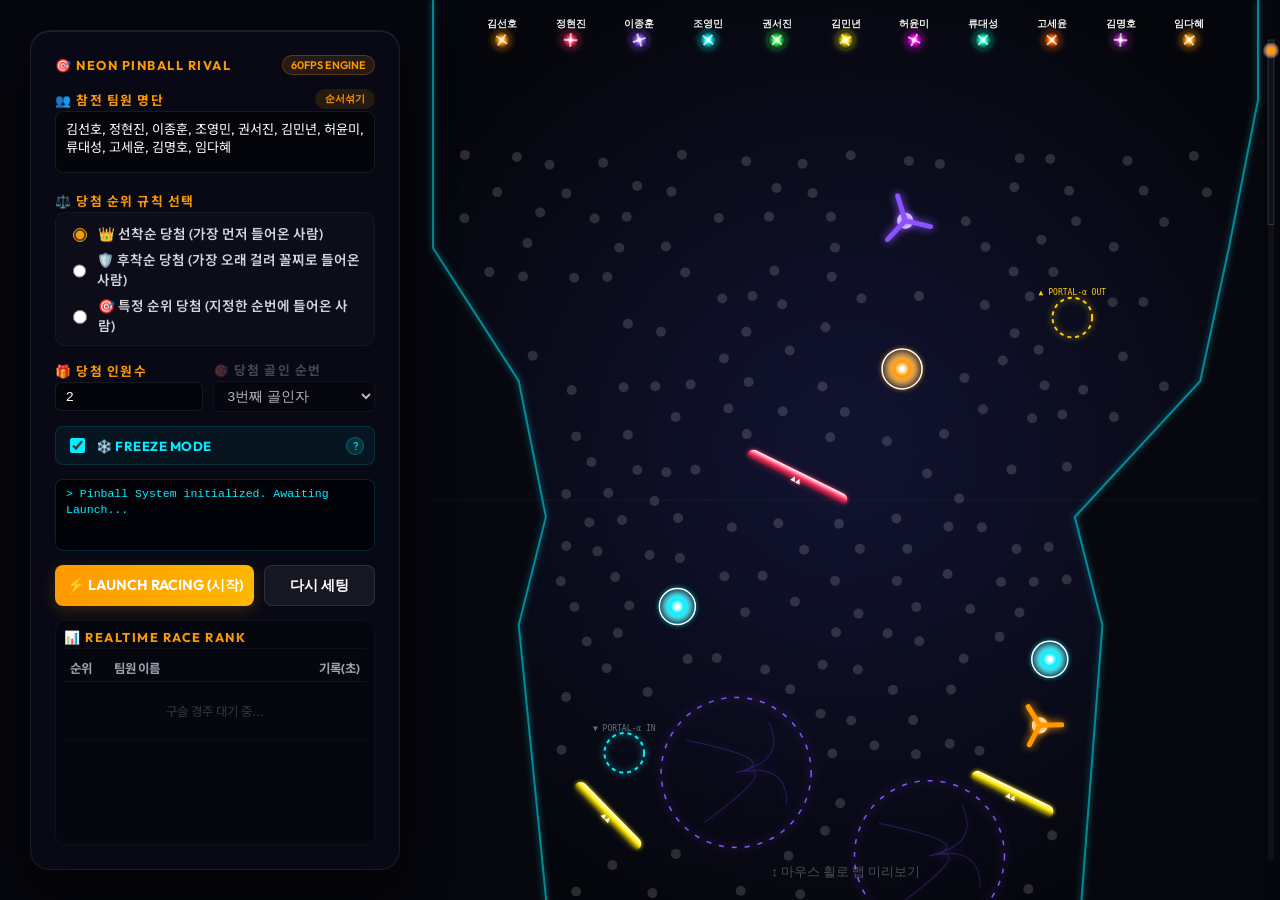
==== pinball_game.html @ 9e4d6b6b "feat: init chaos pinball game engine" ====
<!DOCTYPE html>
<html lang="ko">
<head>
  <meta charset="UTF-8">
  <meta name="viewport" content="width=device-width, initial-scale=1.0">
  <title>네온 핀볼 구슬 경주 (Neon Pinball Ball Race)</title>
  
  <!-- Google Fonts (Outfit & Noto Sans KR) -->
  <link rel="preconnect" href="https://fonts.googleapis.com">
  <link rel="preconnect" href="https://fonts.gstatic.com" crossorigin>
  <link href="https://fonts.googleapis.com/css2?family=Outfit:wght@300;400;600;800&family=Noto+Sans+KR:wght@300;400;700;900&family=Inter:wght@300;400;600;700&display=swap" rel="stylesheet">

  <style>
    :root {
      --bg-dark: #06070d;
      --bg-card: rgba(10, 12, 26, 0.72);
      --border-card: rgba(255, 255, 255, 0.08);
      --aws-orange: #ff9900;
      --neon-violet: #8c52ff;
      --neon-blue: #00f0ff;
      --text-main: #f3f4f6;
      --text-muted: #9ca3af;
    }

    body {
      font-family: 'Outfit', 'Noto Sans KR', 'Inter', sans-serif !important;
      background-color: var(--bg-dark) !important;
      color: var(--text-main) !important;
      margin: 0;
      padding: 0;
      overflow: hidden;
      width: 100vw;
      height: 100vh;
    }

    /* 핀볼 실시간 렌더링 캔버스 (전체 배경화) */
    #pinball-canvas {
      position: absolute;
      top: 0;
      left: 0;
      width: 100%;
      height: 100%;
      z-index: 1;
      background: radial-gradient(circle at 50% 30%, #0d0f22 0%, #05060b 80%);
    }

    /* 홀로그램 플로팅 유리 제어판 (좌측 정렬) */
    .pinball-control-panel {
      position: absolute;
      top: 30px;
      left: 30px;
      width: 370px;
      height: calc(100vh - 60px);
      z-index: 2;
      background: var(--bg-card);
      backdrop-filter: blur(16px);
      -webkit-backdrop-filter: blur(16px);
      border: 1px solid var(--border-card);
      border-radius: 20px;
      padding: 24px;
      box-sizing: border-box;
      box-shadow: 0 20px 50px rgba(0, 0, 0, 0.6),
                  inset 0 1px 1px rgba(255, 255, 255, 0.1);
      display: flex;
      flex-direction: column;
      gap: 14px;
      pointer-events: auto;
    }

    /* 설정 타이틀 */
    .panel-section-title {
      font-size: 0.8rem;
      font-weight: 700;
      color: var(--aws-orange);
      letter-spacing: 1.5px;
      text-transform: uppercase;
      margin-bottom: 2px;
    }

    /* 다크 입력 폼 */
    .panel-textarea {
      width: 100%;
      height: 62px;
      background: rgba(0, 0, 0, 0.45);
      border: 1px solid rgba(255, 255, 255, 0.08);
      border-radius: 8px;
      color: #fff;
      padding: 8px 10px;
      font-family: inherit;
      font-size: 0.82rem;
      resize: none;
      outline: none;
      box-sizing: border-box;
      line-height: 1.4;
    }

    .panel-textarea:focus {
      border-color: var(--aws-orange);
    }

    /* 라디오 그룹 포맷 */
    .rule-radio-group {
      display: flex;
      flex-direction: column;
      gap: 6px;
      background: rgba(255, 255, 255, 0.02);
      border: 1px solid rgba(255, 255, 255, 0.04);
      padding: 10px 12px;
      border-radius: 10px;
    }

    .rule-radio-item {
      display: flex;
      align-items: center;
      gap: 8px;
      cursor: pointer;
      font-size: 0.85rem;
      color: #d1d5db;
      font-weight: 600;
    }

    .rule-radio-item input[type="radio"] {
      accent-color: var(--aws-orange);
      cursor: pointer;
      width: 14px;
      height: 14px;
    }

    /* 가상 코드가 흐르는 터미널 로그 */
    #pinball-terminal {
      width: 100%;
      height: 72px;
      background: rgba(0, 0, 0, 0.6);
      border: 1px solid rgba(0, 240, 255, 0.15);
      border-radius: 8px;
      font-family: 'Courier New', monospace;
      font-size: 0.72rem;
      color: #00f0ff;
      padding: 6px 10px;
      box-sizing: border-box;
      overflow-y: auto;
      line-height: 1.35;
    }

    /* 버튼 스타일 */
    .panel-btn {
      padding: 10px;
      border: none;
      border-radius: 8px;
      color: #fff;
      font-family: 'Outfit', sans-serif;
      font-size: 0.9rem;
      font-weight: 700;
      cursor: pointer;
      transition: all 0.25s ease;
    }

    .btn-orange {
      background: linear-gradient(90deg, var(--aws-orange), #ffb700);
      box-shadow: 0 4px 15px rgba(255, 153, 0, 0.2);
    }
    .btn-orange:hover:not(:disabled) {
      transform: translateY(-1px);
      box-shadow: 0 6px 20px rgba(255, 153, 0, 0.35);
    }

    .btn-reset {
      background: rgba(255, 255, 255, 0.06);
      border: 1px solid rgba(255, 255, 255, 0.1);
    }
    .btn-reset:hover {
      background: rgba(255, 255, 255, 0.12);
    }

    .badge {
      display: inline-block;
      padding: 3px 10px;
      border-radius: 99px;
      font-size: 0.75rem;
      font-weight: 600;
      background: rgba(255, 255, 255, 0.08);
      border: 1px solid rgba(255, 255, 255, 0.08);
      color: #fff;
    }

    .badge.orange {
      background: rgba(255, 153, 0, 0.12);
      border-color: rgba(255, 153, 0, 0.25);
      color: var(--aws-orange);
    }

    /* 실시간 리더보드 테이블 */
    .leaderboard-container {
      flex: 1;
      background: rgba(0,0,0,0.3);
      border: 1px solid rgba(255,255,255,0.04);
      border-radius: 10px;
      padding: 8px;
      overflow-y: auto;
      box-sizing: border-box;
    }

    .leaderboard-table {
      width: 100%;
      border-collapse: collapse;
      font-size: 0.78rem;
    }

    .leaderboard-table th {
      color: var(--text-muted);
      font-weight: 700;
      text-align: left;
      padding: 4px 6px;
      border-bottom: 1px solid rgba(255,255,255,0.06);
    }

    .leaderboard-table td {
      padding: 5px 6px;
      color: #e5e7eb;
      border-bottom: 1px solid rgba(255,255,255,0.03);
    }

    .leaderboard-rank {
      font-weight: 800;
      width: 32px;
    }
    .leaderboard-rank.top-rank {
      color: var(--aws-orange);
    }

    /* 당첨 오버레이 팝업 카드 (중앙 플로팅 연출) */
    .pinball-modal {
      position: absolute;
      top: 50%;
      left: 58%;
      transform: translate(-50%, -50%);
      width: 450px;
      background: rgba(18, 20, 38, 0.95);
      border: 2px solid var(--aws-orange);
      border-radius: 24px;
      padding: 36px;
      text-align: center;
      z-index: 10;
      box-shadow: 0 25px 60px rgba(255, 153, 0, 0.3),
                  inset 0 1px 1px rgba(255, 255, 255, 0.15);
      display: none;
      animation: cardPop 0.4s cubic-bezier(0.175, 0.885, 0.32, 1.275);
      pointer-events: auto;
    }

    @keyframes cardPop {
      0% { transform: translate(-50%, -50%) scale(0.7) translateY(30px); opacity: 0; }
      100% { transform: translate(-50%, -50%) scale(1) translateY(0); opacity: 1; }
    }
    
    .modal-winner-badge {
      font-size: 0.82rem;
      color: var(--aws-orange);
      font-weight: 700;
      letter-spacing: 2px;
      text-transform: uppercase;
      margin-top: 6px;
    }
    
    .modal-winner-names {
      font-size: 2.2rem;
      font-weight: 800;
      color: #fff;
      margin: 12px 0 18px 0;
      line-height: 1.3;
    }

    /* ❄️ Freeze Mode 호버 토스트 */
    .freeze-hint {
      position: relative;
      display: inline-flex;
      align-items: center;
      justify-content: center;
      width: 16px; height: 16px;
      background: rgba(0,240,255,0.12);
      border: 1px solid rgba(0,240,255,0.28);
      border-radius: 50%;
      font-size: 0.68rem;
      color: #00f0ff;
      cursor: default;
      flex-shrink: 0;
    }
    .freeze-hint .freeze-toast {
      position: absolute;
      left: 22px; top: 50%;
      transform: translateY(-50%) translateX(4px);
      width: 210px;
      background: rgba(4, 10, 24, 0.97);
      border: 1px solid rgba(0,240,255,0.25);
      border-radius: 8px;
      padding: 9px 12px;
      font-size: 0.72rem;
      color: #9de8f8;
      line-height: 1.5;
      opacity: 0;
      pointer-events: none;
      transition: opacity 0.18s ease, transform 0.18s ease;
      z-index: 30;
      white-space: normal;
      box-shadow: 0 4px 20px rgba(0,240,255,0.12);
    }
    .freeze-hint:hover .freeze-toast {
      opacity: 1;
      transform: translateY(-50%) translateX(0);
    }
  </style>
</head>
<body>

  <!-- 핀볼 구슬 레이싱 렌더링 캔버스 -->
  <canvas id="pinball-canvas" width="1280" height="720"></canvas>

  <!-- 홀로그램 제어 패널 카드 (UI) -->
  <div class="pinball-control-panel">
    <div style="display:flex; justify-content:space-between; align-items:center;">
      <div class="panel-section-title" style="margin:0;">🎯 NEON PINBALL RIVAL</div>
      <span class="badge orange" style="font-size:0.68rem; padding: 2px 8px;">60FPS ENGINE</span>
    </div>

    <!-- 팀원 명단 입력 -->
    <div>
      <div style="display:flex; justify-content:space-between; align-items:center; margin-bottom:2px;">
        <div class="panel-section-title" style="margin:0;">👥 참전 팀원 명단</div>
        <button id="btn-shuffle-members" class="badge orange" style="font-size:0.65rem; border:none; cursor:pointer;">순서섞기</button>
      </div>
      <textarea id="pinball-members" class="panel-textarea" placeholder="쉼표로 구분하여 입력">김선호, 정현진, 이종훈, 조영민, 권서진, 김민년, 허윤미, 류대성, 고세윤, 김명호, 임다혜</textarea>
    </div>

    <!-- 당첨 룰 설정 라디오 버튼 -->
    <div>
      <div class="panel-section-title">⚖️ 당첨 순위 규칙 선택</div>
      <div class="rule-radio-group">
        <label class="rule-radio-item">
          <input type="radio" name="pinball-rule" value="first" checked>
          👑 선착순 당첨 (가장 먼저 들어온 사람)
        </label>
        <label class="rule-radio-item">
          <input type="radio" name="pinball-rule" value="last">
          🛡️ 후착순 당첨 (가장 오래 걸려 꼴찌로 들어온 사람)
        </label>
        <label class="rule-radio-item">
          <input type="radio" name="pinball-rule" value="specific">
          🎯 특정 순위 당첨 (지정한 순번에 들어온 사람)
        </label>
      </div>
    </div>

    <!-- 가변 인풋 셋 (당첨 인원 / 특정 순번) -->
    <div style="display: grid; grid-template-columns: 1fr 1.1fr; gap: 10px; align-items: center;">
      <div>
        <div class="panel-section-title" id="lbl-win-count">🎁 당첨 인원수</div>
        <input type="number" id="pinball-win-count" min="1" max="11" value="2" style="width:100%; padding:6px 10px; background:rgba(0,0,0,0.45); border:1px solid rgba(255,255,255,0.08); border-radius:6px; color:#fff; font-size:0.85rem; box-sizing:border-box; outline:none;">
      </div>
      <div>
        <div class="panel-section-title" id="lbl-specific-rank" style="color: rgba(255,255,255,0.25);">🎯 당첨 골인 순번</div>
        <select id="pinball-specific-rank" disabled style="width:100%; padding:6px 10px; background:rgba(0,0,0,0.45); border:1px solid rgba(255,255,255,0.08); border-radius:6px; color:#fff; font-size:0.85rem; box-sizing:border-box; outline:none; cursor:not-allowed;">
          <option value="1">1번째 골인자</option>
          <option value="2">2번째 골인자</option>
          <option value="3" selected>3번째 골인자</option>
          <option value="4">4번째 골인자</option>
          <option value="5">5번째 골인자</option>
        </select>
      </div>
    </div>

    <!-- ❄️ Freeze Mode 토글 -->
    <div style="display:flex; align-items:center; gap:8px; padding:8px 10px; background:rgba(0,240,255,0.05); border:1px solid rgba(0,240,255,0.12); border-radius:8px;">
      <input type="checkbox" id="freeze-mode-toggle" checked style="accent-color:#00f0ff; width:15px; height:15px; cursor:pointer; flex-shrink:0;">
      <label for="freeze-mode-toggle" style="font-size:0.82rem; font-weight:700; color:#00f0ff; cursor:pointer; letter-spacing:0.5px; flex:1;">❄️ FREEZE MODE</label>
      <span class="freeze-hint">?
        <div class="freeze-toast">하단 30% 구간에서 확률적으로 공이 정지됩니다.</div>
      </span>
    </div>

    <!-- 터미널 모니터 로그 -->
    <div id="pinball-terminal">> Pinball System initialized. Awaiting Launch...</div>

    <!-- 조작 버튼들 -->
    <div style="display: grid; grid-template-columns: 1.8fr 1fr; gap: 10px;">
      <button id="btn-pinball-launch" class="panel-btn btn-orange">⚡ LAUNCH RACING (시작)</button>
      <button id="btn-pinball-reset" class="panel-btn btn-reset">다시 세팅</button>
    </div>

    <!-- 실시간 리더보드 테이블 -->
    <div class="leaderboard-container">
      <div class="panel-section-title" style="margin-bottom:6px; border-bottom: 1px solid rgba(255,255,255,0.04); padding-bottom:3px;">📊 REALTIME RACE RANK</div>
      <table class="leaderboard-table">
        <thead>
          <tr>
            <th class="leaderboard-rank">순위</th>
            <th>팀원 이름</th>
            <th style="text-align:right;">기록(초)</th>
          </tr>
        </thead>
        <tbody id="leaderboard-body">
          <tr>
            <td colspan="3" style="text-align:center; color:rgba(255,255,255,0.2); padding: 20px 0;">구슬 경주 대기 중...</td>
          </tr>
        </tbody>
      </table>
    </div>
  </div>

  <!-- 공중 플로팅 당첨 팝업 모달 -->
  <div id="pinball-result-modal" class="pinball-modal">
    <div style="font-size: 2.5rem; margin-bottom: 6px;">🏆☕🎉</div>
    <div class="modal-winner-badge" id="modal-rule-title">Synapse Attention Winner</div>
    <h2 class="modal-winner-names" id="pinball-winner-text">홍길동, 김철수</h2>
    <p style="font-size: 0.95rem; color: #cbd5e1; margin-bottom: 24px; line-height: 1.45;">축하합니다!</p>
    <button id="btn-modal-close" class="panel-btn btn-reset" style="padding: 8px 30px; font-size: 0.85rem;">확인 및 닫기</button>
  </div>

  <!-- 핀볼 자바스크립트 엔진 (순수 격리 아케이드 가동) -->
  <script>
    // ==========================================
    // NEON PINBALL BALL RACE CONFIG & CONSTANTS
    // ==========================================
    const GAME_VWIDTH = 825;    // 가상 가로 너비 (구슬 경주가 이뤄지는 공간)
    const GAME_VHEIGHT = 3200;  // 가상 가로 높이 (3200px 대규모 맵)
    let GAME_X_OFFSET = 415;  // 캔버스 가로 내 핀볼 영역 오프셋 (창 크기에 따라 동적 재계산)

    const FUNNEL_TOP_Y = 2960;  // 지그재그 벽 종료 및 깔때기 수축 시작 Y축
    const GOAL_Y = 3120;        // 최종 센서 골인선 Y축

    let cameraY = 0;            // 뷰포트 종스크롤 카메라 Y좌표

    let pinballCanvas, pinballCtx;
    let pinballAnimId = null;
    let pinballBalls = [];
    let pinballPegs = [];
    let pinballSpinners = [];
    let pinballBumpers = [];
    let pinballPortals = [];
    let pinballVortexes = [];
    let pinballLaunchPads = [];
    let pinballFinishedBalls = [];
    
    let pinballGameRunning = false;
    let pinballConfettiParticles = [];
    let pinballNearMissSparks = [];
    let varChecking = false;
    let varTimer = 0;
    let varTriggered = false; // VAR Photo Finish가 이번 레이스에서 실행되었는지 플래그
    let currentRule = 'first';
    let winCount = 2;
    let specificRank = 3;
    let wallProfile = [];
    let funnelLeftX = 0;
    let funnelRightX = GAME_VWIDTH;
    let raceStartTime = 0;
    let hasAnnouncedWinners = false;
    let camDramaTimer = 0;      // 드라마 컷 잔여 프레임
    let camDramaTarget = null;  // 드라마 컷 포커스 구슬
    let decisiveMomentActive = false; // 결승 순간 진입 여부 (첫 프레임 스냅용)
    let freezeModeEnabled = true; // ❄️ Freeze Mode 활성화 여부
    let prevRankOrder = [];     // 역전 감지용 이전 프레임 순위 배열
    let overtakeParticles = []; // 역전! 텍스트 파티클
    let currentLeaderId = -1;  // 현재 선두 구슬 ID
    let crownFlashTimer = 0;   // 왕관 교체 플래시 타이머


    // ── 클래스 정의 ──────────────────────────────

    // 포탈 정의 클래스 (단방향: 아래 입구 -> 위 출구)
    class TeleportPortal {
      constructor(x1, y1, x2, y2, color, name) {
        this.x1 = x1;
        this.y1 = y1;
        this.x2 = x2;
        this.y2 = y2;
        this.r = 18;
        this.color = color;
        this.name = name;
        this.pulse = 0;
      }
      draw(ctx) {
        this.pulse += 0.05;
        const glow = this.r + Math.sin(this.pulse) * 3;
        
        // 입구 (x1, y1) - 아래쪽 입구
        ctx.save();
        ctx.strokeStyle = this.color;
        ctx.lineWidth = 2;
        ctx.shadowBlur = 6;
        ctx.shadowColor = this.color;
        ctx.setLineDash([4, 4]);
        ctx.beginPath();
        ctx.arc(this.x1, this.y1, glow, 0, Math.PI*2);
        ctx.stroke();
        ctx.restore();

        // 입구 이름 태그 표시 (P-4: ctx 상태 오염 방지)
        ctx.save();
        ctx.fillStyle = 'rgba(255,255,255,0.4)';
        ctx.font = '8px monospace';
        ctx.textAlign = 'center';
        ctx.fillText(`▼ ${this.name} IN`, this.x1, this.y1 - this.r - 4);
        ctx.restore();

        // 출구 (x2, y2) - 위쪽 출구 (금색 테두리)
        ctx.save();
        ctx.strokeStyle = '#ffcc00';
        ctx.lineWidth = 2;
        ctx.shadowBlur = 6;
        ctx.shadowColor = '#ffcc00';
        ctx.setLineDash([4, 4]);
        ctx.beginPath();
        ctx.arc(this.x2, this.y2, glow, 0, Math.PI*2);
        ctx.stroke();
        ctx.restore();

        ctx.save();
        ctx.fillStyle = '#ffcc00';
        ctx.font = '8px monospace';
        ctx.textAlign = 'center';
        ctx.fillText(`▲ ${this.name} OUT`, this.x2, this.y2 - this.r - 4);
        ctx.restore();
      }
    }

    // 회전 스피너 클래스
    class Spinner {
      constructor(x, y, r, color) {
        this.x = x;
        this.y = y;
        this.r = r;
        this.angle = Math.random() * Math.PI;
        this.angularVelocity = 0.02;
        this.color = color;
        this.bladeCount = 3;
      }
      update() {
        this.angle += this.angularVelocity;
        this.angularVelocity *= 0.985;
        if (Math.abs(this.angularVelocity) < 0.002) this.angularVelocity = 0.002;
      }
      draw(ctx) {
        ctx.save();
        ctx.translate(this.x, this.y);
        ctx.rotate(this.angle);
        
        ctx.beginPath();
        ctx.arc(0, 0, 8, 0, Math.PI*2);
        ctx.fillStyle = '#fff';
        ctx.shadowBlur = 6;
        ctx.shadowColor = this.color;
        ctx.fill();

        ctx.shadowBlur = 8;
        for (let i = 0; i < this.bladeCount; i++) {
          const theta = (i * 2 * Math.PI) / this.bladeCount;
          ctx.beginPath();
          ctx.moveTo(0, 0);
          ctx.lineTo(Math.cos(theta) * this.r, Math.sin(theta) * this.r);
          ctx.strokeStyle = this.color;
          ctx.lineWidth = 5;
          ctx.lineCap = 'round';
          ctx.stroke();
        }
        ctx.restore();
        ctx.shadowBlur = 0;
      }
    }

    // 네온 탄성 범퍼 클래스
    class SuperBumper {
      constructor(x, y, r, color) {
        this.x = x;
        this.y = y;
        this.r = r;
        this.color = color;
        this.pulse = 0;
      }
      trigger() {
        this.pulse = 1.0;
      }
      update() {
        this.pulse *= 0.9;
      }
      draw(ctx) {
        const radius = this.r + this.pulse * 5;
        let grad = ctx.createRadialGradient(this.x, this.y, 2, this.x, this.y, radius);
        grad.addColorStop(0, '#fff');
        grad.addColorStop(0.3, this.color);
        grad.addColorStop(1, 'rgba(255, 255, 255, 0.0)');
        
        ctx.save();
        ctx.shadowBlur = this.pulse > 0.05 ? 8 + this.pulse * 10 : 4;
        ctx.shadowColor = this.color;
        ctx.fillStyle = grad;
        ctx.beginPath();
        ctx.arc(this.x, this.y, radius, 0, Math.PI*2);
        ctx.fill();
        
        ctx.strokeStyle = '#fff';
        ctx.lineWidth = 1.5 + this.pulse * 2;
        ctx.beginPath();
        ctx.arc(this.x, this.y, this.r, 0, Math.PI*2);
        ctx.stroke();
        ctx.restore();
      }
    }

    // 중력 지연 와류 영역
    class SlowVortex {
      constructor(x, y, r, color) {
        this.x = x;
        this.y = y;
        this.r = r;
        this.color = color;
        this.pulse = 0;
      }
      draw(ctx) {
        this.pulse += 0.02;
        ctx.save();
        ctx.strokeStyle = this.color;
        ctx.lineWidth = 1.5;
        ctx.setLineDash([5, 8]);
        ctx.shadowBlur = 10;
        ctx.shadowColor = this.color;
        
        ctx.beginPath();
        ctx.arc(this.x, this.y, this.r, 0, Math.PI*2);
        ctx.stroke();
        
        ctx.translate(this.x, this.y);
        ctx.rotate(-this.pulse);
        ctx.strokeStyle = 'rgba(140, 82, 255, 0.25)';
        ctx.setLineDash([]);
        ctx.lineWidth = 1;
        ctx.beginPath();
        for(let i = 0; i < 4; i++) {
          ctx.moveTo(0,0);
          ctx.quadraticCurveTo(this.r/2, this.r/2, Math.cos(i * Math.PI/2)*this.r*0.8, Math.sin(i * Math.PI/2)*this.r*0.8);
        }
        ctx.stroke();
        ctx.restore();
      }
    }

    // 상향 발사대 클래스
    class LaunchPad {
      constructor(x, y, w, color, angle = 0, slideSpeed = 0.55, slideRange = 52) {
        this.x = x;
        this.y = y;
        this.baseX = x;   // 초록판 좌우 이동 기준점
        this.w = w;
        this.h = 12;
        this.color = color;
        this.pulse = 0;
        this.angle = angle;
        this.slideDir = 1;
        this.slideSpeed = slideSpeed;
        this.slideRange = slideRange;
      }
      trigger() { this.pulse = 1.0; }
      update() {
        this.pulse *= 0.88;
        // 노란판: 천천히 360° 회전
        if (this.color === '#ffea00') this.angle += 0.006;
        // 초록판: 좌우 왕복 이동
        if (this.color === '#33ff57') {
          this.x += this.slideDir * this.slideSpeed;
          if (Math.abs(this.x - this.baseX) >= this.slideRange) this.slideDir *= -1;
        }
      }
      draw(ctx) {
        ctx.save();
        ctx.translate(this.x, this.y);
        ctx.rotate(this.angle);
        
        ctx.shadowBlur = this.pulse > 0.05 ? 6 + this.pulse * 12 : 4;
        ctx.shadowColor = this.color;
        
        const grad = ctx.createLinearGradient(0, 0, 0, this.h);
        grad.addColorStop(0, '#fff');
        grad.addColorStop(0.4, this.color);
        grad.addColorStop(1, 'rgba(0,0,0,0.2)');
        ctx.fillStyle = grad;
        
        ctx.beginPath();
        ctx.roundRect(-this.w/2, 0, this.w, this.h + this.pulse * 5, 6);
        ctx.fill();
        
        ctx.fillStyle = 'rgba(255,255,255,0.9)';
        ctx.font = 'bold 9px monospace';
        ctx.textAlign = 'center';
        ctx.fillText('▲▲', 0, this.h - 1);
        ctx.restore();
      }
    }

    // 핀(장애물) 클래스
    class Peg {
      constructor(x, y, r) {
        this.x = x;
        this.y = y;
        this.r = r;
        this.pulse = 0;
      }
      trigger() {
        this.pulse = 1.0;
      }
      update() {
        this.pulse *= 0.88;
      }
      draw(ctx) {
        ctx.beginPath();
        ctx.arc(this.x, this.y, this.r, 0, Math.PI*2);
        if (this.pulse > 0.05) {
          ctx.fillStyle = `rgba(255, 255, 255, ${0.4 + this.pulse * 0.6})`;
          ctx.shadowBlur = this.pulse * 12;
          ctx.shadowColor = '#00f0ff';
        } else {
          ctx.fillStyle = 'rgba(255, 255, 255, 0.15)';
          ctx.shadowBlur = 0;
        }
        ctx.fill();
      }
    }

    // 레이싱 구슬 클래스
    class RacingBall {
      constructor(id, name, x, y, color) {
        this.id = id;
        this.name = name;
        this.x = x;
        this.y = y;
        this.vx = 0;
        this.vy = 0;
        this.r = 9;
        this.color = color;
        this.gravity = 0.13;
        // 1. 저항 랜덤 계수: 0.991 ~ 0.996
        this.friction = 0.991 + Math.random() * 0.005;
        this.restitution = 0.58; // 탄성 반사 상향 보강
        this.isFinished = false;
        this.finishTime = 0;
        this.portalCooldown = 0;

        // Near Miss 및 카오스 전용 개별 속성
        this.nearMissTimer = 0;
        this.nearMissCooldown = 0;
        this.superChargeTimer = 0; // 충돌 폭주 연출용 프레임 타이머
        this.angle = Math.random() * Math.PI * 2;
        this.angularVelocity = 0;
        this.overtakeCooldown = 0;  // 역전 이펙트 재발동 방지
      }
      update() {
        if (!pinballGameRunning) return;

        // 13. 골인 이후에도 바닥에서 끈적하게 미끄러지고 부딪치며 순서 섞이게 하기
        if (this.isFinished) {
          this.vy += this.gravity;
          this.vx *= 0.955; // 바닥 얼음 미끄러짐 (관성 슬라이딩)
          this.vy *= 0.955;

          this.x += this.vx;
          this.y += this.vy;

          const floorY = GOAL_Y + 38;
          if (this.y + this.r >= floorY) {
            this.y = floorY - this.r;
            this.vy = -Math.abs(this.vy) * 0.15; // 가볍게 튕김
            this.vx += (Math.random() - 0.5) * 0.12; // 미세 진동
          }

          if (this.x - this.r < 300) {
            this.x = 300 + this.r;
            this.vx = Math.abs(this.vx) * this.restitution + 0.1;
          } else if (this.x + this.r > GAME_VWIDTH - 300) {
            this.x = GAME_VWIDTH - 300 - this.r;
            this.vx = -Math.abs(this.vx) * this.restitution - 0.1;
          }
          return;
        }

        if (this.portalCooldown > 0) this.portalCooldown--;
        if (this.nearMissCooldown > 0) this.nearMissCooldown--;
        if (this.superChargeTimer > 0) this.superChargeTimer--;

        // Near Miss 무중력 호버링 / 좌우 부르르 물리 효과 주입
        if (this.nearMissTimer > 0) {
          this.nearMissTimer--;
          this.vy += this.gravity * 0.15; // 중력 15%로 격감 (무중력감)
          this.vy *= 0.85;                // 극단적 마찰 감속 (잠깐 정지 느낌)
          this.vx += Math.sin(this.nearMissTimer * 0.8) * 1.5; // 좌우 부르르 셰이킹

          if (this.nearMissTimer === 0) {
            this.vy = -4.5 - Math.random() * 2.5; // 위로 강하게 튕김
            this.vx = (Math.random() - 0.5) * 6.5;
            this.superChargeTimer = 65; // 폭주 상태 활성화
            spawnNearMissSparks(this.x, this.y, this.color);
            pinballLog(`${this.name} REBOUNDS! Escape Velocity Active.`);
          }
        } else {
          this.vy += this.gravity;
        }

        this.vx *= this.friction;
        this.vy *= this.friction;

        // 최저 속도 슬립 감속 (속도 극소화 시 더 끈적하게 덤핑)
        const speed = Math.hypot(this.vx, this.vy);
        if (speed < 0.25 && speed > 0) {
          this.vx *= 0.90;
          this.vy *= 0.90;
        }

        this.x += this.vx;
        this.y += this.vy;

        // 3. 최대 속도는 17까지 (폭주 시 최대 25로 해제)
        const curMaxSpeed = this.superChargeTimer > 0 ? 25 : 17;
        if (speed > curMaxSpeed) {
          this.vx = (this.vx / speed) * curMaxSpeed;
          this.vy = (this.vy / speed) * curMaxSpeed;
        }

        const _w = getWallAtY(this.y);
        if (this.x - this.r < _w.lx) {
          this.x = _w.lx + this.r;
          this.vx = Math.abs(this.vx) * this.restitution + 0.3;
        } else if (this.x + this.r > _w.rx) {
          this.x = _w.rx - this.r;
          this.vx = -Math.abs(this.vx) * this.restitution - 0.3;
        }

        if (this.y - this.r < 0) {
          this.y = this.r;
          this.vy = Math.abs(this.vy) * this.restitution;
        }

        if (this.y >= FUNNEL_TOP_Y && this.y <= GOAL_Y) {
          const t = (this.y - FUNNEL_TOP_Y) / (GOAL_Y - FUNNEL_TOP_Y);
          const lx = funnelLeftX + t * (300 - funnelLeftX);
          const rx = funnelRightX - t * (funnelRightX - (GAME_VWIDTH - 300));
          if (this.x - this.r < lx) {
            this.x = lx + this.r;
            this.vx = Math.abs(this.vx) * 1.1 + 1.5;
          }
          if (this.x + this.r > rx) {
            this.x = rx - this.r;
            this.vx = -Math.abs(this.vx) * 1.1 - 1.5;
          }
        }

        // ❄️ Freeze Zone: 하단 30% 전체, 극저속 or 극고속 공 랜덤 발동
        if (freezeModeEnabled && !this.isFinished && this.nearMissTimer === 0 && this.nearMissCooldown === 0) {
          if (this.y >= GAME_VHEIGHT * 0.70) {
            const _spd = Math.hypot(this.vx, this.vy);
            const _slow = _spd < 2.0;   // 거의 멈춘 공
            const _fast = _spd > 9.0;  // 폭주 중인 공
            const _chance = _slow ? 0.010 : _fast ? 0.020 : 0;
            if (_chance > 0 && Math.random() < _chance) {
              this.nearMissTimer = 45;
              this.nearMissCooldown = 240; // 4초 쿨다운
              camDramaTarget = this;
              camDramaTimer = 65;
              pinballLog(`${this.name} FREEZE! ${_slow ? 'Too slow...' : 'Too fast!'}`);
            }
          }
        }

        if (this.y + this.r >= GOAL_Y) {
          this.isFinished = true;
          this.finishTime = Date.now();
          registerFinishedBall(this);
        }
      }
      draw(ctx) {
        if (this.superChargeTimer > 0) {
          ctx.save();
          ctx.strokeStyle = this.color;
          ctx.lineWidth = this.r * 1.3;
          ctx.lineCap = 'round';
          ctx.shadowBlur = 8;
          ctx.shadowColor = this.color;
          ctx.globalAlpha = (this.superChargeTimer / 65) * 0.45;
          ctx.beginPath();
          ctx.moveTo(this.x, this.y);
          ctx.lineTo(this.x - this.vx * 1.8, this.y - this.vy * 1.8);
          ctx.stroke();
          ctx.restore();
        }

        if (this.nearMissTimer > 0) {
          const wavePhase = (45 - this.nearMissTimer) / 45;
          ctx.save();
          ctx.lineWidth = 2.5;
          ctx.globalAlpha = 1 - wavePhase;

          ctx.strokeStyle = '#ff9900';
          ctx.shadowBlur = 8;
          ctx.shadowColor = '#ff9900';
          ctx.beginPath();
          ctx.arc(this.x, this.y, this.r + wavePhase * 35, 0, Math.PI * 2);
          ctx.stroke();

          if (wavePhase > 0.3) {
            ctx.strokeStyle = '#8c52ff';
            ctx.shadowColor = '#8c52ff';
            ctx.beginPath();
            ctx.arc(this.x, this.y, this.r + (wavePhase - 0.3) * 35, 0, Math.PI * 2);
            ctx.stroke();
          }
          ctx.restore();
        }

        ctx.save();
        ctx.shadowBlur = this.nearMissTimer > 0 ? 12 : 6;
        ctx.shadowColor = this.color;

        let grad = ctx.createRadialGradient(this.x, this.y, 1, this.x, this.y, this.r);
        grad.addColorStop(0, '#fff');
        grad.addColorStop(0.3, this.color);
        grad.addColorStop(1, 'rgba(0,0,0,0.6)');

        ctx.fillStyle = grad;
        ctx.beginPath();
        ctx.arc(this.x, this.y, this.r, 0, Math.PI*2);
        ctx.fill();
        ctx.restore();

        // 십자형 네온 굴림 데칼 회전 시각화
        ctx.save();
        ctx.strokeStyle = 'rgba(255,255,255,0.7)';
        ctx.lineWidth = 1.8;
        ctx.beginPath();
        const cos = Math.cos(this.angle) * (this.r * 0.75);
        const sin = Math.sin(this.angle) * (this.r * 0.75);
        ctx.moveTo(this.x - cos, this.y - sin);
        ctx.lineTo(this.x + cos, this.y + sin);
        ctx.moveTo(this.x + sin, this.y - cos);
        ctx.lineTo(this.x - sin, this.y + cos);
        ctx.stroke();
        ctx.restore();

        ctx.save();
        ctx.shadowBlur = 2;
        ctx.shadowColor = 'rgba(0,0,0,0.9)';
        if (this.nearMissTimer > 0) {
          const blink = Math.floor(Date.now() / 90) % 2 === 0;
          ctx.fillStyle = blink ? '#00f0ff' : '#ffffff';
          ctx.shadowBlur = blink ? 8 : 4;
          ctx.shadowColor = '#00f0ff';
          ctx.font = 'bold 12px Outfit, sans-serif';
          ctx.textAlign = 'center';
          ctx.fillText('❄ Freeze!', this.x, this.y - this.r - 18);
          ctx.font = 'bold 13px Outfit, sans-serif';
        } else {
          ctx.fillStyle = 'rgba(255, 255, 255, 0.95)';
          ctx.font = 'bold 10px Outfit, sans-serif';
          ctx.textAlign = 'center';
        }
        ctx.fillText(this.name, this.x, this.y - this.r - 4);
        ctx.restore();

        // SLOW 표시: 와류 원 안 + 저속 + Freeze! 미노출 상태일 때만 공 안에 작게
        const _inVortex = pinballVortexes.some(v => Math.hypot(this.x - v.x, this.y - v.y) < v.r);
        if (this.nearMissTimer === 0 && !this.isFinished && _inVortex && Math.hypot(this.vx, this.vy) < 2.0) {
          ctx.save();
          ctx.textAlign = 'center';
          ctx.textBaseline = 'middle';
          ctx.font = 'bold 7px Outfit, sans-serif';
          ctx.fillStyle = 'rgba(255,255,255,0.72)';
          ctx.shadowBlur = 2;
          ctx.shadowColor = 'rgba(0,0,0,0.6)';
          ctx.fillText('SLOW', this.x, this.y + 2);
          ctx.restore();
        }

        // 데칼 회전각 업데이트
        this.angularVelocity = (this.vx * 0.05) + (this.nearMissTimer > 0 ? 0.65 : 0);
        this.angle += this.angularVelocity;
      }
    }

    // Near Miss 탈출 튕김 시 흩뿌릴 네온 불꽃 스파크 생성 함수
    function spawnNearMissSparks(x, y, color) {
      const sparkColors = [color, '#ffffff', '#ff9900', '#ff3366'];
      for (let i = 0; i < 18; i++) {
        pinballNearMissSparks.push({
          x: x,
          y: y,
          vx: (Math.random() - 0.5) * 6,
          vy: Math.random() * 4 + 2.5, // 아래로 분사되듯 흩뿌려짐
          r: Math.random() * 2.2 + 1.5,
          color: sparkColors[Math.floor(Math.random() * sparkColors.length)],
          gravity: 0.08,
          life: 40 + Math.floor(Math.random() * 15),
          maxLife: 55
        });
      }
    }

    // ── 맵 및 가변 벽 보간 함수들 ────────────────

    function generateWallProfile() {
      wallProfile = [];
      wallProfile.push({ y: 0,          lx: 0, rx: GAME_VWIDTH });
      wallProfile.push({ y: 100,        lx: 0, rx: GAME_VWIDTH });

      let y = 100;
      let lastLx = 0;
      let lastRx = GAME_VWIDTH;
      while (y < FUNNEL_TOP_Y - 150) {
        const segH = 100 + Math.floor(Math.random() * 200);
        y = Math.min(y + segH, FUNNEL_TOP_Y - 150);

        const lx = Math.random() < 0.70 ? 10 + Math.random() * 180 : 0;
        const rx = GAME_VWIDTH - (Math.random() < 0.70 ? 10 + Math.random() * 180 : 0);
        const safeRx = Math.max(rx, lx + 300);
        lastLx = lx;
        lastRx = Math.min(safeRx, GAME_VWIDTH);
        wallProfile.push({ y, lx: lastLx, rx: lastRx });
      }

      funnelLeftX = lastLx;
      funnelRightX = lastRx;
      wallProfile.push({ y: FUNNEL_TOP_Y, lx: funnelLeftX,  rx: funnelRightX });
      wallProfile.push({ y: GOAL_Y,       lx: 300,          rx: GAME_VWIDTH - 300 });
    }

    function getWallAtY(y) {
      for (let i = 0; i < wallProfile.length - 1; i++) {
        const v0 = wallProfile[i], v1 = wallProfile[i + 1];
        if (y >= v0.y && y <= v1.y) {
          const t = (y - v0.y) / (v1.y - v0.y);
          return {
            lx: v0.lx + t * (v1.lx - v0.lx),
            rx: v0.rx + t * (v1.rx - v0.rx)
          };
        }
      }
      return { lx: 0, rx: GAME_VWIDTH };
    }

    function initPinballMap() {
      generateWallProfile();
      pinballPegs = [];
      pinballSpinners = [];
      pinballBumpers = [];
      pinballPortals = [];
      pinballVortexes = [];
      pinballLaunchPads = [];

      const W  = GAME_VWIDTH;
      const cx = W / 2;

      const rj = (v, range, lo = 40, hi = W - 40) =>
        Math.max(lo, Math.min(hi, v + (Math.random() - 0.5) * 2 * range));
      const rjy = (v, range) =>
        Math.max(100, Math.min(FUNNEL_TOP_Y - 80, v + (Math.random() - 0.5) * 2 * range));
      const rjwall = (v, range, y, margin = 55) => {
        const ww = getWallAtY(y);
        const lo = Math.max(margin, ww.lx + margin);
        const hi = Math.min(W - margin, ww.rx - margin);
        if (lo >= hi) return (lo + hi) / 2;
        return Math.max(lo, Math.min(hi, v + (Math.random() - 0.5) * 2 * range));
      };
      const gkeep = (y) => Math.random() < (0.80 + 0.20 * Math.min(1, y / FUNNEL_TOP_Y));
      const randAngle = () => (Math.random() - 0.5) * (Math.PI * 0.45); // Random angle between -40.5 and +40.5 deg

      // ── 1. 포탈 2개로 감소 (단방향, IN Y가 OUT Y보다 항상 아래에 배치되며 세로 간격은 500px 이하로 제한) ─────
      const portalAlphaInY = rjy(750, 40);
      const portalAlphaOutY = portalAlphaInY - (250 + Math.random() * 200); // IN(AlphaInY) > OUT(AlphaOutY), 간격 250~450px (<= 500px)
      pinballPortals.push(new TeleportPortal(rj(160,70), portalAlphaInY, rj(660,70), portalAlphaOutY, '#00f0ff', 'PORTAL-α'));

      const portalBetaInY = rjy(1850, 40);
      const portalBetaOutY = portalBetaInY - (250 + Math.random() * 200); // IN(BetaInY) > OUT(BetaOutY), 간격 250~450px (<= 500px)
      pinballPortals.push(new TeleportPortal(rj(220,70), portalBetaInY, rj(600,70), portalBetaOutY, '#ff9900', 'PORTAL-β'));

      // ── 2. 슈퍼 범퍼 12개 ──
      { let y=rjy(380,50);  if(gkeep(y)) pinballBumpers.push(new SuperBumper(rjwall(cx,60,y,55),  y, 20, '#ff9900')); }
      { let y=rjy(620,50);  if(gkeep(y)) pinballBumpers.push(new SuperBumper(rjwall(185,60,y,50), y, 18, '#00f0ff')); }
      { let y=rjy(620,50);  if(gkeep(y)) pinballBumpers.push(new SuperBumper(rjwall(640,60,y,50), y, 18, '#00f0ff')); }
      { let y=rjy(960,50);  if(gkeep(y)) pinballBumpers.push(new SuperBumper(rjwall(cx,60,y,55),  y, 22, '#8c52ff')); }
      { let y=rjy(1280,50); if(gkeep(y)) pinballBumpers.push(new SuperBumper(rjwall(140,60,y,50), y, 18, '#ff9900')); }
      { let y=rjy(1280,50); if(gkeep(y)) pinballBumpers.push(new SuperBumper(rjwall(685,60,y,50), y, 18, '#ff9900')); }
      { let y=rjy(1650,50); if(gkeep(y)) pinballBumpers.push(new SuperBumper(rjwall(cx,60,y,55),  y, 22, '#00f0ff')); }
      { let y=rjy(2080,50); pinballBumpers.push(new SuperBumper(rjwall(280,60,y,50), y, 20, '#8c52ff')); }
      { let y=rjy(2080,50); pinballBumpers.push(new SuperBumper(rjwall(545,60,y,50), y, 20, '#8c52ff')); }
      { let y=rjy(2480,50); pinballBumpers.push(new SuperBumper(rjwall(cx,60,y,55),  y, 22, '#ff9900')); }
      { let y=rjy(2780,50); pinballBumpers.push(new SuperBumper(rjwall(200,60,y,50), y, 18, '#00f0ff')); }
      { let y=rjy(2780,50); pinballBumpers.push(new SuperBumper(rjwall(625,60,y,50), y, 18, '#00f0ff')); }

      // ── 3. 스피너 9개 ──
      { let y=rjy(240,40);  if(gkeep(y)) pinballSpinners.push(new Spinner(rjwall(cx,60,y,60),  y, 26, '#8c52ff')); }
      { let y=rjy(730,50);  if(gkeep(y)) pinballSpinners.push(new Spinner(rjwall(140,60,y,55), y, 22, '#ff9900')); }
      { let y=rjy(730,50);  if(gkeep(y)) pinballSpinners.push(new Spinner(rjwall(685,60,y,55), y, 22, '#ff9900')); }
      { let y=rjy(1120,50); if(gkeep(y)) pinballSpinners.push(new Spinner(rjwall(cx,60,y,60),  y, 26, '#00f0ff')); }
      { let y=rjy(1520,50); if(gkeep(y)) pinballSpinners.push(new Spinner(rjwall(180,60,y,55), y, 22, '#8c52ff')); }
      { let y=rjy(1520,50); if(gkeep(y)) pinballSpinners.push(new Spinner(rjwall(645,60,y,55), y, 22, '#8c52ff')); }
      { let y=rjy(1980,50); pinballSpinners.push(new Spinner(rjwall(cx,60,y,60),  y, 26, '#ff9900')); }
      { let y=rjy(2380,50); pinballSpinners.push(new Spinner(rjwall(cx,60,y,60),  y, 26, '#00f0ff')); }
      { let y=rjy(2750,50); pinballSpinners.push(new Spinner(rjwall(cx,60,y,60),  y, 28, '#8c52ff')); }

      // ── 4. 와류 존 5개 ──
      { let y=rjy(820,50);  pinballVortexes.push(new SlowVortex(rjwall(290,60,y,90), y, 75, '#8c52ff')); }
      { let y=rjy(820,50);  pinballVortexes.push(new SlowVortex(rjwall(535,60,y,90), y, 75, '#8c52ff')); }
      { let y=rjy(1900,50); pinballVortexes.push(new SlowVortex(rjwall(240,60,y,90), y, 78, '#8c52ff')); }
      { let y=rjy(1900,50); pinballVortexes.push(new SlowVortex(rjwall(585,60,y,90), y, 78, '#8c52ff')); }
      { let y=rjy(2620,50); pinballVortexes.push(new SlowVortex(rjwall(cx,60,y,90),  y, 83, '#8c52ff')); }

      // ── 5. 상향 발사대 12개 (각도 랜덤 배치) ──
      { let y=rjy(480,50);  if(gkeep(y)) pinballLaunchPads.push(new LaunchPad(rjwall(cx,50,y,80),  y, 110, '#ff3366', randAngle())); }
      { let y=rjy(780,50);  if(gkeep(y)) pinballLaunchPads.push(new LaunchPad(rjwall(190,50,y,75), y, 90,  '#ffea00', randAngle())); }
      { let y=rjy(780,50);  if(gkeep(y)) pinballLaunchPads.push(new LaunchPad(rjwall(635,50,y,75), y, 90,  '#ffea00', randAngle())); }
      { let y=rjy(1100,50); if(gkeep(y)) pinballLaunchPads.push(new LaunchPad(rjwall(cx,50,y,80),  y, 120, '#ff3366', randAngle())); }
      { let y=rjy(1480,50); if(gkeep(y)) pinballLaunchPads.push(new LaunchPad(rjwall(170,50,y,75), y, 70,  '#33ff57', randAngle())); }
      { let y=rjy(1480,50); if(gkeep(y)) pinballLaunchPads.push(new LaunchPad(rjwall(655,50,y,75), y, 70,  '#33ff57', randAngle())); }
      { let y=rjy(1760,50); pinballLaunchPads.push(new LaunchPad(rjwall(cx,50,y,80),  y, 130, '#ff3366', randAngle())); }
      { let y=rjy(2150,50); pinballLaunchPads.push(new LaunchPad(rjwall(250,50,y,75), y, 90,  '#ffea00', randAngle())); }
      { let y=rjy(2150,50); pinballLaunchPads.push(new LaunchPad(rjwall(575,50,y,75), y, 90,  '#ffea00', randAngle())); }
      { let y=rjy(2500,50); pinballLaunchPads.push(new LaunchPad(rjwall(cx,50,y,80),  y, 70,  '#33ff57', randAngle())); }
      { let y=rjy(2850,50); pinballLaunchPads.push(new LaunchPad(rjwall(300,50,y,75), y, 90,  '#ffea00', randAngle())); }
      { let y=rjy(2850,50); pinballLaunchPads.push(new LaunchPad(rjwall(525,50,y,75), y, 90,  '#ffea00', randAngle())); }

      // ── 6. 깔때기 입구 극적 역전 지대 (Reversal Zone - 사용자 커스텀 이미지 배치) ──
      // A. 중앙 분산 장치들 (하늘색 스피너 & 핑크 대형 탄성 범퍼)
      pinballSpinners.push(new Spinner(412.5, 2840, 26, '#00f0ff')); // 가운데 상단 하늘색 스피너
      pinballBumpers.push(new SuperBumper(412.5, 2950, 24, '#ff00ff')); // 가운데 하단 대형 탄성 범퍼

      // B. 깔때기 슬로프 밀착형 대각선 런치패드 2개 (슬로프 경계 Y: 3060 지점에서의 좌우 X 동적 연산)
      const t_lp = (3060 - FUNNEL_TOP_Y) / (GOAL_Y - FUNNEL_TOP_Y);
      const lx_lp = funnelLeftX + t_lp * (300 - funnelLeftX);
      const rx_lp = funnelRightX - t_lp * (funnelRightX - (GAME_VWIDTH - 300));
      pinballLaunchPads.push(new LaunchPad(lx_lp + 25, 3060, 70, '#ffea00', Math.PI * 0.12)); // 노란색 대각선 런치패드 (우상향)
      pinballLaunchPads.push(new LaunchPad(rx_lp - 25, 3060, 70, '#ff3366', -Math.PI * 0.18)); // 빨간색 대각선 런치패드 (좌상향)
      pinballLaunchPads.push(new LaunchPad(cx, 3050, 140, '#33ff57', 0, 1.1, 52)); // 초록 중앙 좌우이동 발사대 (대형)

      // ── 7. 핀(Peg) 랜덤 배치 ── (I-3: 섹션 번호 중복 수정)
      const gapX = 28;
      const gapY = 28;
      const pegStartY = 160;
      const pegEndY   = FUNNEL_TOP_Y - 60;
      const jitter = gapX * 0.55;

      for (let row = 0; pegStartY + row * gapY <= pegEndY; row++) {
        const baseY = pegStartY + row * gapY;
        const rowT = (baseY - pegStartY) / (pegEndY - pegStartY);
        const rowSkipRate = 0.28 - 0.18 * rowT;
        const isOdd = row % 2 === 1;
        const baseOffsetX = isOdd ? gapX / 2 : 0;

        for (let col = 0; ; col++) {
          const bx = baseOffsetX + col * gapX;
          if (bx > W) break;

          if (Math.random() < rowSkipRate) continue;

          const x = bx + (Math.random() - 0.5) * jitter;
          const y = baseY + (Math.random() - 0.5) * gapY * 0.45;

          const wBounds = getWallAtY(y);
          if (x < wBounds.lx + 24 || x > wBounds.rx - 24) continue;

          let skip = false;
          for (const p of pinballPortals) {
            if (Math.hypot(x - p.x1, y - p.y1) < p.r + 24 ||
                Math.hypot(x - p.x2, y - p.y2) < p.r + 24) { skip = true; break; }
          }
          if (!skip) for (const b of pinballBumpers) {
            if (Math.hypot(x - b.x, y - b.y) < b.r + 30) { skip = true; break; }
          }
          if (!skip) for (const s of pinballSpinners) {
            if (Math.hypot(x - s.x, y - s.y) < s.r + 32) { skip = true; break; }
          }
          if (!skip) for (const v of pinballVortexes) {
            if (Math.hypot(x - v.x, y - v.y) < v.r + 20) { skip = true; break; }
          }
          if (!skip) for (const lp of pinballLaunchPads) {
            if (x > lp.x - lp.w/2 - 15 && x < lp.x + lp.w/2 + 15 && Math.abs(y - lp.y) < 32) { skip = true; break; }
          }

          if (!skip) {
            for (const ep of pinballPegs) {
              if (Math.abs(ep.y - y) > 29) continue;
              if (Math.hypot(x - ep.x, y - ep.y) < 29) { skip = true; break; }
            }
          }
          if (!skip) pinballPegs.push(new Peg(x, y, 5));
        }
      }
    }

    // 핀 10% 랜덤 제거
    pinballPegs = pinballPegs.filter(() => Math.random() > 0.10);

    // ── 완주 및 당첨 판독기 ──────────────────

    function registerFinishedBall(ball) {
      if (pinballFinishedBalls.some(b => b.id === ball.id)) return;

      const duration = ((Date.now() - raceStartTime) / 1000).toFixed(2);
      const finishedCount = pinballFinishedBalls.length;

      // 14. 사진 판독 (Photo Finish / VAR) 도입: 깻잎 한 장 차이 동시 골인
      let triggerVAR = false;
      if (!varTriggered && finishedCount > 0) {
        const prevBall = pinballFinishedBalls[finishedCount - 1];
        const timeDiff = parseFloat(duration) - parseFloat(prevBall.duration);

        // 이전 구슬과 골인 시점 시간차가 0.05초(50ms) 이하인 초근접 상황 검출
        if (Math.abs(timeDiff) <= 0.05) {
          if (currentRule === 'first' && finishedCount < winCount) {
            triggerVAR = true;
          } else if (currentRule === 'specific' && finishedCount === specificRank - 1) {
            triggerVAR = true;
          } else if (currentRule === 'last' && finishedCount === pinballBalls.length - winCount - 1) {
            triggerVAR = true;
          }
        }
      }

      pinballFinishedBalls.push({
        id: ball.id,
        name: ball.name,
        color: ball.color,
        duration: duration
      });

      // 골인선 통과 시 관성을 살려서 굴러가도록 살짝 밀어줌 (안착 가이드 충격)
      ball.vy = Math.max(1.2, ball.vy * 0.7); 
      ball.vx = ball.vx * 0.8 + (Math.random() - 0.5) * 1.5;

      renderLeaderboard();

      if (triggerVAR) {
        varChecking = true;
        varTriggered = true;
        varTimer = 140; // 약 2.3초간 슬로우모션 판독 진행
        camDramaTarget = ball; // 골인 구슬에 밀착 줌인 고정
        camDramaTimer = 145;
        pinballLog("🔍 PHOTO FINISH! INITIATING ULTRA VAR SCAN...");
      } else {
        checkWinningConditions();
      }

      if (pinballFinishedBalls.length >= pinballBalls.length) {
        pinballGameRunning = false;
        pinballLog("ALL RUNNERS FINISHED! Race Complete.");
        const btnLaunch = document.getElementById('btn-pinball-launch');
        if (btnLaunch) { btnLaunch.disabled = false; btnLaunch.style.opacity = '1'; }
      }
    }

    function renderLeaderboard() {
      const tbody = document.getElementById('leaderboard-body');
      if (!tbody) return;

      if (pinballFinishedBalls.length === 0) {
        tbody.innerHTML = `<tr><td colspan="3" style="text-align:center; color:rgba(255,255,255,0.2); padding: 20px 0;">구슬 경주 대기 중...</td></tr>`;
        return;
      }

      let html = '';
      pinballFinishedBalls.forEach((b, idx) => {
        const rank = idx + 1;
        const totalForRank = pinballBalls.length;
        const isTop = (currentRule === 'first' && rank <= winCount)
                   || (currentRule === 'last' && rank > totalForRank - winCount);
        const rankClass = isTop ? 'leaderboard-rank top-rank' : 'leaderboard-rank';
        
        html += `
          <tr>
            <td class="${rankClass}">#${rank}</td>
            <td style="display:flex; align-items:center; gap:6px; font-weight:700;">
              <span style="display:inline-block; width:8px; height:8px; border-radius:50%; background:${b.color}; box-shadow:0 0 6px ${b.color};"></span>
              ${b.name}
            </td>
            <td style="text-align:right; font-family:'Courier New', monospace; color:var(--neon-blue); font-weight:600;">${b.duration}s</td>
          </tr>
        `;
      });
      
      tbody.innerHTML = html;
    }

    function checkWinningConditions() {
      if (hasAnnouncedWinners) return;
      if (varChecking) return; // VAR 판독 중에는 우승 발표 유예

      const totalMembers = pinballBalls.length;
      const finishedCount = pinballFinishedBalls.length;

      let winnerList = [];
      let isConditionMet = false;

      if (currentRule === 'first') {
        if (finishedCount >= winCount) {
          winnerList = pinballFinishedBalls.slice(0, winCount);
          isConditionMet = true;
        }
      } else if (currentRule === 'last') {
        // n-m명이 먼저 들어온 순간 종료 → 아직 안 들어온 m명이 당첨
        if (finishedCount >= totalMembers - winCount) {
          winnerList = pinballBalls.filter(b => !b.isFinished);
          isConditionMet = true;
        }
      } else if (currentRule === 'specific') {
        if (finishedCount >= specificRank) {
          winnerList = [pinballFinishedBalls[specificRank - 1]];
          isConditionMet = true;
        }
      }

      if (isConditionMet) {
        hasAnnouncedWinners = true;
        pinballLog("ATTENTION MAP DECIDED! CALCULATING WINNERS...");
        
        setTimeout(() => {
          triggerPinballConfetti();
          showWinningPopup(winnerList);
        }, 800);
      }
    }

    function showWinningPopup(winners) {
      const modal = document.getElementById('pinball-result-modal');
      const textEl = document.getElementById('pinball-winner-text');
      const badgeEl = document.getElementById('modal-rule-title');
      
      if (!modal || !textEl || !badgeEl) return;

      const names = winners.map(w => w.name).join(', ');
      textEl.innerText = names;

      if (currentRule === 'first') {
        badgeEl.innerText = `선착순 ${winCount}명 당첨!`;
        badgeEl.style.color = 'var(--aws-orange)';
      } else if (currentRule === 'last') {
        badgeEl.innerText = `후착순(꼴찌) ${winCount}명 당첨!`;
        badgeEl.style.color = '#8c52ff';
      } else {
        badgeEl.innerText = `단독 ${specificRank}순위 당첨!`;
        badgeEl.style.color = '#00f0ff';
      }

      modal.style.display = 'block';
      pinballLog(`WINNERS ANNOUNCED: ${names}`);
    }

    // ── 런처 및 60FPS 루프 ───────────────────

    function updatePreviewBalls() {
      if (pinballGameRunning) return;
      const ta = document.getElementById('pinball-members');
      if (!ta) return;
      const members = ta.value.split(',').map(n => n.trim()).filter(n => n.length > 0);
      pinballBalls = [];
      if (members.length === 0) return;
      const colorSpectrum = [
        '#ff9900', '#ff3366', '#8c52ff', '#00f0ff', '#33ff57',
        '#ffea00', '#ff00ff', '#00ffcc', '#ff6600', '#9c27b0'
      ];
      const spacing = GAME_VWIDTH / (members.length + 1);
      members.forEach((name, idx) => {
        pinballBalls.push(new RacingBall(idx, name, spacing * (idx + 1), 40, colorSpectrum[idx % colorSpectrum.length]));
      });
    }

    function updateSpecificRankSelect() {
      const ta  = document.getElementById('pinball-members');
      const sel = document.getElementById('pinball-specific-rank');
      if (!ta || !sel) return;
      const names = ta.value.split(',').map(n => n.trim()).filter(n => n.length > 0);
      const count = Math.max(names.length, 1);

      const winInput = document.getElementById('pinball-win-count');
      if (winInput) {
        winInput.max = count;
        if (parseInt(winInput.value) > count) winInput.value = count;
      }

      const prev  = parseInt(sel.value) || 1;
      sel.innerHTML = '';
      names.forEach((_, i) => {
        const opt = document.createElement('option');
        opt.value = i + 1;
        opt.textContent = `${i + 1}번째 골인자`;
        if (i + 1 === prev) opt.selected = true;
        sel.appendChild(opt);
      });

      updatePreviewBalls();
    }

    function shuffleMembers() {
      const ta = document.getElementById('pinball-members');
      if (!ta) return;
      const names = ta.value.split(',').map(n => n.trim()).filter(n => n.length > 0);
      for (let i = names.length - 1; i > 0; i--) {
        const j = Math.floor(Math.random() * (i + 1));
        [names[i], names[j]] = [names[j], names[i]];
      }
      ta.value = names.join(', ');
      updateSpecificRankSelect();
    }

    function pinballLog(msg) {
      const term = document.getElementById('pinball-terminal');
      if (!term) return;
      term.innerHTML += `<div>> ${msg}</div>`;
      // P-2: 로그 최대 20줄 유지 (DOM 비대화 방지)
      const _logEntries = term.querySelectorAll('div');
      if (_logEntries.length > 20) {
        for (let _i = 0; _i < _logEntries.length - 20; _i++) _logEntries[_i].remove();
      }
      term.scrollTop = term.scrollHeight;
    }

    function launchPinballRacing() {
      if (pinballGameRunning) return;

      const membersTextarea = document.getElementById('pinball-members');
      if (!membersTextarea) return;

      const members = membersTextarea.value.split(',')
                                           .map(name => name.trim())
                                           .filter(name => name.length > 0);

      if (members.length === 0) {
        alert("최소 한 명 이상의 팀원 이름을 입력해주세요!");
        return;
      }

      updateSpecificRankSelect();

      const ruleRadio = document.querySelector('input[name="pinball-rule"]:checked');
      currentRule = ruleRadio ? ruleRadio.value : 'first';
      winCount = Math.max(1, parseInt(document.getElementById('pinball-win-count').value) || 1);
      specificRank = Math.max(1, parseInt(document.getElementById('pinball-specific-rank').value) || 1);

      if ((currentRule === 'first' || currentRule === 'last') && winCount > members.length) {
        alert(`당첨 인원수(${winCount}명)가 팀원 수(${members.length}명)보다 많습니다!`);
        return;
      }

      if (currentRule === 'specific' && specificRank > members.length) {
        alert(`골인 순번(${specificRank}위)이 참가 팀원 수(${members.length}명)보다 큽니다! 순번을 낮추거나 인원을 늘려주세요.`);
        return;
      }

      pinballLog("Warming up quantum gravity engines...");
      pinballLog(`LAUNCHING BALL RACE FOR ${members.length} RUNNERS!`);
      
      pinballFinishedBalls = [];
      pinballBalls = [];
      hasAnnouncedWinners = false;
      renderLeaderboard();

      const modal = document.getElementById('pinball-result-modal');
      if (modal) modal.style.display = 'none';

      stopPinballConfetti();

      cameraY = 0;

      const spacing = GAME_VWIDTH / (members.length + 1);
      const colorSpectrum = [
        '#ff9900', '#ff3366', '#8c52ff', '#00f0ff', '#33ff57',
        '#ffea00', '#ff00ff', '#00ffcc', '#ff6600', '#9c27b0'
      ];

      members.forEach((name, idx) => {
        const x = spacing * (idx + 1);
        const y = 40;
        const color = colorSpectrum[idx % colorSpectrum.length];
        pinballBalls.push(new RacingBall(idx, name, x, y, color));
      });

      const btnLaunchEl = document.getElementById('btn-pinball-launch');
      if (btnLaunchEl) { btnLaunchEl.disabled = true; btnLaunchEl.style.opacity = '0.45'; }

      setTimeout(() => {
        raceStartTime = Date.now();
        pinballGameRunning = true;

        varChecking = false;
        varTriggered = false;
        prevRankOrder = [];
        overtakeParticles = [];
        pinballNearMissSparks = [];
        currentLeaderId = -1;
        crownFlashTimer = 0;
        decisiveMomentActive = false;

        pinballBalls.forEach(b => {
          const _t = b.x / GAME_VWIDTH;         // 0(좌끝) ~ 1(우끝) 위치 비율
          const _centerPull = (0.5 - _t) * 9;   // 중앙 방향 편향 (끝 공은 ±4.5px)
          const _jitter = (Math.random() - 0.5) * 2.5; // 살짝 랜덤 ±1.25px
          b.vx = _centerPull + _jitter;
          b.vy = -Math.random() * 8.5 - 3.5;    // 상향 대포알 분출
        });

        pinballLog("RACE IN PROGRESS. QUANTUM ENTANGLEMENT ESTABLISHED.");
      }, 900);
    }

    function animatePinball() {
      pinballAnimId = requestAnimationFrame(animatePinball);
      if (!pinballCanvas || !pinballCtx) return;
      const ctx = pinballCtx;
      const VW = GAME_VWIDTH;
      const VH = GAME_VHEIGHT;
      const CH = pinballCanvas ? pinballCanvas.height : 720; // B-2/I-5: 동적 캔버스 높이 캐싱

      // VAR 슬로우모션 프레임 레이트 팽창 제어
      let shouldRunPhysics = true;
      if (varChecking) {
        varTimer--;
        shouldRunPhysics = (varTimer % 8 === 0); // 8프레임에 1프레임만 물리 전진 (초정밀 슬로우 비디오)
        if (varTimer <= 0) {
          varChecking = false;
          checkWinningConditions(); // 판독 최종 종료 즉시 당첨 확정
        }
      }

      // A. 카메라 스크롤
      const activeBalls = pinballBalls.filter(b => !b.isFinished);
      if (activeBalls.length > 0 && pinballGameRunning) {

        // ── 드라마틱 카메라 시스템 ──────────────────────
        // ① 타이머 감소
        if (camDramaTimer > 0) { camDramaTimer--; if (camDramaTimer === 0) camDramaTarget = null; }

        const _camSorted = [...activeBalls].sort((a, b) => b.y - a.y);

        // ② 근접 경쟁 감지: 1·2위 간격 70px 이내 → 2위 구슬 0.8초 추적 (진짜 접전만)
        if (camDramaTimer === 0 && _camSorted.length >= 2) {
          if (_camSorted[0].y - _camSorted[1].y < 70) {
            camDramaTarget = _camSorted[1];
            camDramaTimer = 50;
          }
        }

        // ③ 확률적 꼴찌 컷: 0.1%/frame → 1.5초 꼴찌 추적
        if (camDramaTimer === 0 && Math.random() < 0.001) {
          camDramaTarget = _camSorted[_camSorted.length - 1];
          camDramaTimer = 90;
        }

        // ④ 파이널 존 진입 시 드라마 해제 후 리더 즉시 추적
        const _anyInFunnel = activeBalls.some(b => b.y > FUNNEL_TOP_Y);
        if (_anyInFunnel) { camDramaTimer = 0; camDramaTarget = null; }

        // ⑤ 포커스 볼 결정
        const _finCnt = pinballFinishedBalls.length;
        let focusBall;
        if (camDramaTarget) {
          focusBall = camDramaTarget;
        } else if (currentRule === 'first') {
          focusBall = activeBalls.reduce((a, b) => b.y > a.y ? b : a);
        } else if (currentRule === 'last') {
          focusBall = activeBalls.reduce((a, b) => b.y > a.y ? b : a); // 탈락 위험 선두 추적
        } else {
          const _s = [...activeBalls].sort((a, b) => b.y - a.y);
          focusBall = _s[Math.min(specificRank - 1, _s.length - 1)];
        }

        // 파이널 존·드라마 컷에서는 고속 lerp 적용
        const _lerp = (_anyInFunnel || camDramaTarget) ? 0.12 : 0.05;
        const targetCY = focusBall.y - CH / 2;
        cameraY += (targetCY - cameraY) * _lerp;
        cameraY = Math.max(0, Math.min(cameraY, VH - CH));
      }

      // B. 배경
      ctx.fillStyle = '#06070d';
      ctx.fillRect(0, 0, pinballCanvas.width, pinballCanvas.height);

      // C. 게임 영역 카메라 변환 적용
      ctx.save();
      ctx.translate(GAME_X_OFFSET, -cameraY);

      const visY0 = cameraY;
      const visY1 = cameraY + CH; // B-2: 동적 화면 높이 기반 컬링 범위
      let bgGrad = ctx.createRadialGradient(VW/2, visY0+CH/2, 60, VW/2, visY0+CH/2, 520);
      bgGrad.addColorStop(0, '#10122e');
      bgGrad.addColorStop(1, '#05060b');
      ctx.fillStyle = bgGrad;
      ctx.fillRect(0, visY0, VW, CH);

      // 가변 벽 그리기
      if (wallProfile.length >= 2) {
        ctx.beginPath();
        ctx.moveTo(0, visY0);
        wallProfile.forEach(v => { if (v.y >= visY0 - 50 && v.y <= visY1 + 50) ctx.lineTo(v.lx, v.y); });
        ctx.lineTo(0, visY1); ctx.closePath();
        ctx.fillStyle = '#07080f'; ctx.fill();
        
        ctx.beginPath();
        wallProfile.forEach((v, i) => { if (v.y >= visY0 - 50 && v.y <= visY1 + 50) { i === 0 || wallProfile[i-1]?.y < visY0 - 50 ? ctx.moveTo(v.lx, v.y) : ctx.lineTo(v.lx, v.y); } });
        ctx.strokeStyle = 'rgba(0,240,255,0.5)'; ctx.lineWidth = 2;
        ctx.shadowBlur = 6; ctx.shadowColor = '#00f0ff'; ctx.stroke(); ctx.shadowBlur = 0;

        ctx.beginPath();
        ctx.moveTo(VW, visY0);
        wallProfile.forEach(v => { if (v.y >= visY0 - 50 && v.y <= visY1 + 50) ctx.lineTo(v.rx, v.y); });
        ctx.lineTo(VW, visY1); ctx.closePath();
        ctx.fillStyle = '#07080f'; ctx.fill();
        
        ctx.beginPath();
        wallProfile.forEach((v, i) => { if (v.y >= visY0 - 50 && v.y <= visY1 + 50) { i === 0 || wallProfile[i-1]?.y < visY0 - 50 ? ctx.moveTo(v.rx, v.y) : ctx.lineTo(v.rx, v.y); } });
        ctx.strokeStyle = 'rgba(0,240,255,0.5)'; ctx.lineWidth = 2;
        ctx.shadowBlur = 6; ctx.shadowColor = '#00f0ff'; ctx.stroke(); ctx.shadowBlur = 0;
      }

      // 깔때기 + 골인선
      ctx.save();
      ctx.strokeStyle = 'rgba(140,82,255,0.5)';
      ctx.lineWidth = 4;
      ctx.shadowBlur = 8;
      ctx.shadowColor = '#8c52ff';
      ctx.beginPath();
      ctx.moveTo(funnelLeftX,  FUNNEL_TOP_Y);
      ctx.lineTo(300,          GOAL_Y);
      ctx.lineTo(300,          GOAL_Y + 40);
      ctx.moveTo(funnelRightX, FUNNEL_TOP_Y);
      ctx.lineTo(VW - 300,     GOAL_Y);
      ctx.lineTo(VW - 300,     GOAL_Y + 40);
      ctx.stroke();
      ctx.shadowBlur = 0;
      
      ctx.fillStyle = 'rgba(0,240,255,0.07)';
      ctx.fillRect(300, GOAL_Y, VW - 600, 40);
      ctx.strokeStyle = '#00f0ff';
      ctx.lineWidth = 2;
      ctx.shadowBlur = 5; ctx.shadowColor = '#00f0ff';
      ctx.strokeRect(300, GOAL_Y, VW - 600, 40);
      ctx.restore();

      // 구간 구분선
      ctx.strokeStyle = 'rgba(255,255,255,0.03)';
      ctx.lineWidth = 1;
      for (let gy = 500; gy < VH; gy += 500) {
        ctx.beginPath();
        ctx.moveTo(0, gy); ctx.lineTo(VW, gy);
        ctx.stroke();
      }

      // 기믹 드로잉
      const margin = 80;
      pinballVortexes.forEach(v => {
        if (v.y + v.r > visY0 - margin && v.y - v.r < visY1 + margin) v.draw(ctx);
      });
      pinballPortals.forEach(p => {
        const vis1 = p.y1 > visY0 - margin && p.y1 < visY1 + margin;
        const vis2 = p.y2 > visY0 - margin && p.y2 < visY1 + margin;
        if (vis1 || vis2) p.draw(ctx);
      });
      pinballBumpers.forEach(b => {
        b.update();
        if (b.y + b.r > visY0 - margin && b.y - b.r < visY1 + margin) b.draw(ctx);
      });
      pinballSpinners.forEach(s => {
        s.update();
        if (s.y + s.r > visY0 - margin && s.y - s.r < visY1 + margin) s.draw(ctx);
      });
      pinballPegs.forEach(p => {
        if (p.y + p.r > visY0 - 20 && p.y - p.r < visY1 + 20) {
          p.update();
          p.draw(ctx);
        }
      });
      pinballLaunchPads.forEach(lp => {
        lp.update();
        if (lp.y + lp.h > visY0 - margin && lp.y < visY1 + margin) lp.draw(ctx);
      });

      // 구슬 물리 연산
      if (pinballGameRunning && shouldRunPhysics) {
        // E-1. 구슬 간 충돌 (구슬간 튕김 및 밀어냄 1.3배 대폭 강화, 완주 구슬도 바닥에서 들이받기 가능)
        for (let _iter = 0; _iter < 2; _iter++) {
          for (let i = 0; i < pinballBalls.length; i++) {
            const b1 = pinballBalls[i];
            for (let j = i + 1; j < pinballBalls.length; j++) {
              const b2 = pinballBalls[j];
              const dx = b2.x - b1.x, dy = b2.y - b1.y;
              const distSq = dx*dx + dy*dy;
              const minD = b1.r + b2.r;
              if (distSq < minD*minD && distSq > 0) {
                const dist = Math.sqrt(distSq);
                const nx = dx/dist, ny = dy/dist;
                const ov = minD - dist;
                // 밀어내는 척력 복원 강도 상향
                b1.x -= nx*ov*0.52; b1.y -= ny*ov*0.52;
                b2.x += nx*ov*0.52; b2.y += ny*ov*0.52;
                const rv = (b1.vx-b2.vx)*nx + (b1.vy-b2.vy)*ny;
                if (rv > 0) {
                  // 충돌 튕김력을 b1.restitution과 가중치를 더해 대폭 강화 (충돌 카오스)
                  const imp = rv * (1.1 + b1.restitution * 1.5) * 0.65;
                  b1.vx -= nx*imp * 1.15; b1.vy -= ny*imp * 1.15;
                  b2.vx += nx*imp * 1.15; b2.vy += ny*imp * 1.15;
                }
              }
            }
          }
        }

        // ── 선두 디버프 순위 세트 산출 (상위 30%) ──────────────
        const _dbSorted = pinballBalls.filter(b => !b.isFinished).sort((a, b) => b.y - a.y);
        const _dbCut = Math.max(1, Math.ceil(_dbSorted.length * 0.3));
        const _leaderSet = new Set(_dbSorted.slice(0, _dbCut).map(b => b.id));

        // E-2. 장애물 충돌
        pinballBalls.forEach(ball => {
          if (ball.isFinished) return;
          const by = ball.y;

          for (const peg of pinballPegs) {
            if (peg.y < by - 60 || peg.y > by + 60) continue;
            const dx = ball.x - peg.x, dy = ball.y - peg.y;
            const distSq = dx*dx + dy*dy;
            const minD = ball.r + peg.r;
            if (distSq < minD*minD && distSq > 0) {
              const dist = Math.sqrt(distSq);
              const nx = dx/dist, ny = dy/dist;
              ball.x = peg.x + nx*minD;
              ball.y = peg.y + ny*minD;
              const dot = ball.vx*nx + ball.vy*ny;
              if (dot < 0) {
                // 선두 디버프: 핀 충돌 에너지 흡수 20% 강화 (0.88 → 0.80)
                const _pegAbsorb = _leaderSet.has(ball.id) ? 0.80 : 0.88;
                ball.vx = (ball.vx - (1+ball.restitution)*dot*nx) * _pegAbsorb;
                ball.vy = (ball.vy - (1+ball.restitution)*dot*ny) * _pegAbsorb;
                peg.trigger();
              }
            }
          }

          for (const spin of pinballSpinners) {
            const dx = ball.x - spin.x, dy = ball.y - spin.y;
            const distSq = dx*dx + dy*dy;
            const minD = ball.r + spin.r;
            if (distSq < minD*minD && distSq > 0) {
              const dist = Math.sqrt(distSq);
              const nx = dx/dist, ny = dy/dist;
              ball.x = spin.x + nx*minD;
              ball.y = spin.y + ny*minD;
              const dot = ball.vx*nx + ball.vy*ny;
              if (dot < 0) {
                const tangent = spin.angularVelocity * spin.r;
                ball.vx = (ball.vx - 1.3*dot*nx) + (-ny)*tangent*1.5;
                ball.vy = (ball.vy - 1.3*dot*ny) + ( nx)*tangent*1.5;
                spin.angularVelocity += (Math.abs(ball.vy) + 0.15) * 0.18;
                if (spin.angularVelocity > 0.25) spin.angularVelocity = 0.25; // P-3: 무한 누적 방지 상한 클램핑
              }
            }
          }

          for (const bump of pinballBumpers) {
            const dx = ball.x - bump.x, dy = ball.y - bump.y;
            const distSq = dx*dx + dy*dy;
            const minD = ball.r + bump.r;
            if (distSq < minD*minD && distSq > 0) {
              const dist = Math.sqrt(distSq);
              const nx = dx/dist, ny = dy/dist;
              ball.x = bump.x + nx*minD;
              ball.y = bump.y + ny*minD;
              const dot = ball.vx*nx + ball.vy*ny;
              if (dot < 0) {
                // B-1/I-4: 초탄성 반사(3.5x) + 법선 방향 체력 (물리 대칭) + 터널링 방지 클램핑
                ball.vx = (ball.vx - 3.5*dot*nx) + (Math.random()-0.5)*6 + nx * 4.5;
                ball.vy = (ball.vy - 3.5*dot*ny) + ny * 4.5;
                const _bspd = Math.hypot(ball.vx, ball.vy);
                if (_bspd > 14) { ball.vx = ball.vx / _bspd * 14; ball.vy = ball.vy / _bspd * 14; }
                bump.trigger();
              }
            }
          }

          for (const lp of pinballLaunchPads) {
            // 로컬 좌표계 변환을 통한 회전된 발사대 충돌 검사
            const dx = ball.x - lp.x;
            const dy = ball.y - lp.y;
            const cos = Math.cos(-lp.angle);
            const sin = Math.sin(-lp.angle);
            const lx = dx * cos - dy * sin;
            const ly = dx * sin + dy * cos;

            // 로컬 좌표 기준 속도 Y 성분 (발사대 표면으로 다가오는지 여부)
            const localVy = ball.vx * sin + ball.vy * cos;

            const _isYellow = lp.color === '#ffea00';
            // 노란판: 양면 충돌 (|localVy| > 0.1), 나머지: 단방향 (localVy > 0)
            const _hitDir = _isYellow ? Math.abs(localVy) > 0.1 : localVy > 0;

            if (_hitDir &&
                lx >= -lp.w/2 - ball.r && lx <= lp.w/2 + ball.r &&
                ly + ball.r >= 0 && ly - ball.r <= lp.h) {

              lp.trigger();

              const speed = Math.max(8, Math.hypot(ball.vx, ball.vy) * 1.1 + 7);
              let _nx = Math.sin(lp.angle);
              let _ny = -Math.cos(lp.angle);
              // 노란판: 항상 위쪽으로 발사 (ny > 0이면 법선 반전)
              if (_isYellow && _ny > 0) { _nx = -_nx; _ny = -_ny; }

              ball.vx = _nx * speed + (Math.random() - 0.5) * 2;
              ball.vy = _ny * speed + (Math.random() - 0.5) * 1;

              // 충돌 면에서 밀어내기 (윗면 맞으면 위로, 아랫면 맞으면 아래로)
              const newLocalY = localVy > 0 ? -ball.r - 2 : lp.h + ball.r + 2;
              const cosA = Math.cos(lp.angle);
              const sinA = Math.sin(lp.angle);
              ball.x = lp.x + (lx * cosA - newLocalY * sinA);
              ball.y = lp.y + (lx * sinA + newLocalY * cosA);
            }
          }

          for (const port of pinballPortals) {
            if (ball.portalCooldown > 0) continue;
            if (Math.hypot(ball.x - port.x1, ball.y - port.y1) < ball.r + port.r * 0.7) {
              ball.x = port.x2;
              ball.y = port.y2 + 25;
              ball.vy = -(Math.abs(ball.vy) * 0.4 + 1.5); // I-1: 포탈 출구 위쪽으로 발사
              ball.vx *= 0.5;
              ball.portalCooldown = 50;
              pinballLog(`${ball.name} → ${port.name}!`);
            }
          }

          for (const vort of pinballVortexes) {
            if (Math.hypot(ball.x - vort.x, ball.y - vort.y) < vort.r + ball.r) {
              // 선두 디버프: 와류 감속 1.8배 강화
              const _vMult = _leaderSet.has(ball.id) ? 1.8 : 1.0;
              ball.vy -= ball.gravity * 0.425;
              ball.vx *= (1 - 0.03 * _vMult);
              ball.vy *= (1 - 0.03 * _vMult);
            }
          }

          // ── 마지막 20% 완만 감속 구간 (Y > 2560) ─────────────────
          if (ball.y > GAME_VHEIGHT * 0.80) {
            const _decelT = Math.min(1, (ball.y - GAME_VHEIGHT * 0.80) / (GOAL_Y - GAME_VHEIGHT * 0.80));
            ball.vx *= (1 - _decelT * 0.10);
            ball.vy *= (1 - _decelT * 0.10);
          }

          // ── 선두 디버프: 추가 마찰 (0.8%/frame) ─────────────────────
          if (_leaderSet.has(ball.id)) {
            ball.vx *= 0.992;
            ball.vy *= 0.992;
          }

          const _fw = getWallAtY(ball.y);
          if (ball.x - ball.r < _fw.lx) {
            ball.x = _fw.lx + ball.r;
            if (ball.vx < 0) ball.vx = Math.abs(ball.vx) * ball.restitution + 0.3;
          } else if (ball.x + ball.r > _fw.rx) {
            ball.x = _fw.rx - ball.r;
            if (ball.vx > 0) ball.vx = -Math.abs(ball.vx) * ball.restitution - 0.3;
          }
        });
      }

      // 구슬 업데이트 & 드로잉
      pinballBalls.forEach(ball => {
        if (shouldRunPhysics) ball.update();
        ball.draw(ctx);
      });

      // ── 순위 역전 감지 및 왕관/역전 이펙트 ─────────────────
      if (pinballGameRunning && shouldRunPhysics) {
        const _aSort = [...pinballBalls.filter(b => !b.isFinished)].sort((a, b) => b.y - a.y);
        if (_aSort.length >= 2) {
          const _curOrd = _aSort.map(b => b.id);
          // 역전 감지 (길이 같을 때만 = 완주 이벤트 프레임 제외)
          if (prevRankOrder.length === _curOrd.length) {
            _aSort.forEach((ball, i) => {
              if (ball.overtakeCooldown > 0) { ball.overtakeCooldown--; return; }
              const _pi = prevRankOrder.indexOf(ball.id);
              if (_pi > i) { // 순위 상승 = 역전!
                ball.overtakeCooldown = 200;
                overtakeParticles.push({
                  x: ball.x + ball.r + 4, y: ball.y - ball.r + 2,
                  vx: 0.5 + Math.random() * 0.4, vy: -0.9 - Math.random() * 0.4,
                  color: ball.color, life: 48, maxLife: 48, angle: -0.22
                });
              }
            });
          }
          prevRankOrder = _curOrd;
          // 1위 변경 감지 → 왕관 플래시
          const _lid = _aSort[0].id;
          if (_lid !== currentLeaderId) { currentLeaderId = _lid; crownFlashTimer = 22; }
        }
        if (crownFlashTimer > 0) crownFlashTimer--;
      }

      // 역전! 사선 텍스트 파티클 드로잉
      overtakeParticles = overtakeParticles.filter(p => {
        if (shouldRunPhysics) { p.x += p.vx; p.y += p.vy; p.vy *= 0.96; p.life--; }
        const t = p.life / p.maxLife;
        const _oa = t > 0.8 ? (1 - t) / 0.2 : t < 0.25 ? t / 0.25 : 1.0;
        ctx.save();
        ctx.globalAlpha = _oa;
        ctx.translate(p.x, p.y);
        ctx.rotate(p.angle);
        ctx.fillStyle = p.color;
        ctx.shadowBlur = 6; ctx.shadowColor = p.color;
        ctx.font = 'bold 11px Outfit, Noto Sans KR, sans-serif';
        ctx.textAlign = 'left';
        ctx.fillText('역전!', 0, 0);
        ctx.restore();
        return p.life > 0;
      });

      // 🏅 모드별 순위 인디케이터 (왕관/방패/과녁)
      if (pinballGameRunning) {
        const _indActive = pinballBalls.filter(b => !b.isFinished);
        if (_indActive.length > 0) {
          const _indSorted = [..._indActive].sort((a, b) => b.y - a.y);

          const _drawCrown = (ball, fa) => {
            const _cx = ball.x, _cy = ball.y - ball.r - 20;
            const _cw = 20, _ch = 12;
            ctx.save();
            ctx.globalAlpha = fa;
            ctx.fillStyle = '#ffe500';
            ctx.shadowColor = '#ffe500';
            ctx.shadowBlur = 8;
            ctx.beginPath();
            ctx.moveTo(_cx - _cw/2, _cy + _ch);
            ctx.lineTo(_cx - _cw/2, _cy + _ch * 0.35);
            ctx.lineTo(_cx - _cw/6, _cy + _ch * 0.65);
            ctx.lineTo(_cx,         _cy);
            ctx.lineTo(_cx + _cw/6, _cy + _ch * 0.65);
            ctx.lineTo(_cx + _cw/2, _cy + _ch * 0.35);
            ctx.lineTo(_cx + _cw/2, _cy + _ch);
            ctx.closePath();
            ctx.fill();
            ctx.shadowBlur = 3;
            [[_cx - _cw/2, _cy + _ch*0.35, 2], [_cx, _cy, 2.5], [_cx + _cw/2, _cy + _ch*0.35, 2]].forEach(([px, py, pr]) => {
              ctx.beginPath(); ctx.arc(px, py, pr, 0, Math.PI*2); ctx.fill();
            });
            ctx.restore();
          };

          const _drawShield = (ball, fa) => {
            const _cx = ball.x;
            const _cy = ball.y - ball.r - 24;
            const sw = 18, sh = 20;
            ctx.save();
            ctx.globalAlpha = fa;
            ctx.fillStyle = '#67e8f9';
            ctx.shadowColor = '#67e8f9';
            ctx.shadowBlur = 8;
            // 둥근 방패 실루엣
            ctx.beginPath();
            ctx.moveTo(_cx, _cy);
            ctx.quadraticCurveTo(_cx + sw/2,    _cy + sh*0.18, _cx + sw*0.42, _cy + sh*0.58);
            ctx.quadraticCurveTo(_cx + sw*0.28,  _cy + sh*0.92, _cx,          _cy + sh);
            ctx.quadraticCurveTo(_cx - sw*0.28,  _cy + sh*0.92, _cx - sw*0.42, _cy + sh*0.58);
            ctx.quadraticCurveTo(_cx - sw/2,    _cy + sh*0.18, _cx,          _cy);
            ctx.closePath();
            ctx.fill();
            // 내부 십자 문양
            ctx.shadowBlur = 0;
            ctx.strokeStyle = 'rgba(255,255,255,0.7)';
            ctx.lineWidth = 1.4;
            ctx.beginPath();
            ctx.moveTo(_cx,     _cy + 3);           ctx.lineTo(_cx,     _cy + sh - 4);
            ctx.moveTo(_cx - 4, _cy + sh*0.42);     ctx.lineTo(_cx + 4, _cy + sh*0.42);
            ctx.stroke();
            ctx.restore();
          };

          const _drawTarget = (ball, fa) => {
            const _cx = ball.x;
            const _cy = ball.y - ball.r - 26;
            const t = performance.now() * 0.002;
            ctx.save();
            ctx.globalAlpha = fa;
            ctx.strokeStyle = '#c084ff';
            ctx.fillStyle = '#c084ff';
            ctx.shadowColor = '#c084ff';
            ctx.lineWidth = 1.8;
            // 바깥 회전 arc (lock-on)
            ctx.shadowBlur = 6;
            ctx.beginPath();
            ctx.arc(_cx, _cy, 9, t, t + Math.PI * 0.8);
            ctx.stroke();
            // 안쪽 반대 방향 회전 arc
            ctx.shadowBlur = 4;
            ctx.beginPath();
            ctx.arc(_cx, _cy, 5.5, -t * 1.2, -t * 1.2 + Math.PI * 0.7);
            ctx.stroke();
            // 중앙 점
            ctx.shadowBlur = 8;
            ctx.beginPath();
            ctx.arc(_cx, _cy, 2.2, 0, Math.PI * 2);
            ctx.fill();
            ctx.restore();
          };

          if (currentRule === 'first') {
            // 선착순: 이미 들어간 공이 winCount 자리 중 일부 차지 → 남은 자리만큼만 왕관
            const _crownsLeft = Math.max(0, winCount - pinballFinishedBalls.length);
            _indSorted.slice(0, Math.min(_crownsLeft, _indSorted.length)).forEach((ball, ri) => {
              const _fa = (ri === 0 && crownFlashTimer > 0)
                ? 0.5 + 0.5 * Math.abs(Math.sin(crownFlashTimer * 0.45)) : 1.0;
              _drawCrown(ball, _fa);
            });
          } else if (currentRule === 'last') {
            // 후착순: 꼴찌 winCount명에게 방패
            _indSorted.slice(Math.max(0, _indSorted.length - winCount)).forEach(ball => {
              _drawShield(ball, 1.0);
            });
          } else {
            // 특정순위: 완주자 수를 제외한 필드 내 순위로 과녁 위치 산출
            const _tgtIdx = specificRank - 1 - pinballFinishedBalls.length;
            if (_tgtIdx >= 0 && _tgtIdx < _indSorted.length) {
              _drawTarget(_indSorted[_tgtIdx], 1.0);
            }
          }
        }
      }

      // Near Miss 네온 스파크 업데이트 및 드로잉
      if (pinballNearMissSparks.length > 0) {
        pinballNearMissSparks.forEach(s => {
          if (shouldRunPhysics) {
            s.vy += s.gravity;
            s.x += s.vx;
            s.y += s.vy;
            s.life--;
          }
          ctx.save();
          ctx.beginPath();
          ctx.arc(s.x, s.y, s.r * (s.life / s.maxLife), 0, Math.PI * 2);
          ctx.fillStyle = s.color;
          ctx.shadowBlur = 5;
          ctx.shadowColor = s.color;
          ctx.globalAlpha = s.life / s.maxLife;
          ctx.fill();
          ctx.restore();
        });
        pinballNearMissSparks = pinballNearMissSparks.filter(s => s.life > 0);
      }

      // 컨페티
      if (pinballConfettiParticles.length > 0) {
        pinballConfettiParticles.forEach(p => {
          p.vy += p.gravity; p.vx *= p.friction; p.vy *= p.friction;
          p.x += p.vx; p.y += p.vy; p.rotation += p.spin;
          ctx.save();
          ctx.translate(p.x, p.y);
          ctx.rotate(p.rotation);
          ctx.fillStyle = p.color;
          ctx.shadowBlur = 0;
          ctx.fillRect(-p.r/2, -p.r/2, p.r, p.r);
          ctx.restore();
        });
        pinballConfettiParticles = pinballConfettiParticles.filter(p => p.y < GOAL_Y + 500);
      }

      // VAR 판독 중일 때의 비주얼 이펙트 (반투명 오버레이, 레이저 스캔라인, 안내 텍스트)
      if (varChecking) {
        ctx.save();
        // 1. 청회색 반투명 오버레이
        ctx.fillStyle = 'rgba(8, 16, 32, 0.28)';
        ctx.fillRect(0, visY0, VW, CH);

        // 2. 오르내리는 레이저 스캔라인
        const scanY = visY0 + (Math.sin(Date.now() * 0.0035) * 0.5 + 0.5) * CH;
        ctx.strokeStyle = '#ff9900';
        ctx.lineWidth = 3;
        ctx.shadowBlur = 10;
        ctx.shadowColor = '#ff9900';
        ctx.beginPath();
        ctx.moveTo(0, scanY);
        ctx.lineTo(VW, scanY);
        ctx.stroke();

        // 3. 사진 판독중 안내 네온 텍스트
        const blink = Math.floor(Date.now() / 120) % 2 === 0;
        ctx.font = 'bold 22px Outfit, Noto Sans KR, sans-serif';
        ctx.fillStyle = blink ? '#ff3366' : 'rgba(255,255,255,0.75)';
        ctx.shadowBlur = 8;
        ctx.shadowColor = '#ff3366';
        ctx.textAlign = 'center';
        ctx.fillText('🔍 VAR PHOTO FINISH 판독 중...', VW / 2, visY0 + 130);
        ctx.restore();
      }

      ctx.restore();

      // H. HUD
      const barX = GAME_X_OFFSET + GAME_VWIDTH + 10;
      const barH = window.innerHeight - 80;
      const barY = 40;
      
      // HUD 드로잉 영역 패널에 고정
      ctx.fillStyle = 'rgba(255,255,255,0.04)';
      ctx.fillRect(barX, barY, 6, barH);
      
      pinballBalls.forEach(ball => {
        const prog = Math.min(1, ball.y / GOAL_Y);
        const py = barY + prog * barH;
        ctx.fillStyle = ball.color;
        ctx.shadowBlur = 4; ctx.shadowColor = ball.color;
        ctx.beginPath();
        ctx.arc(barX + 3, py, 4, 0, Math.PI*2);
        ctx.fill();
        ctx.shadowBlur = 0;
      });

      const vpTop = barY + (cameraY / GAME_VHEIGHT) * barH;
      const vpHt  = (720 / GAME_VHEIGHT) * barH;
      ctx.strokeStyle = 'rgba(255,255,255,0.15)';
      ctx.lineWidth = 1;
      ctx.strokeRect(barX, vpTop, 6, vpHt);

      if (!pinballGameRunning && pinballBalls.length > 0) {
        ctx.save();
        ctx.font = '13px Outfit, sans-serif';
        ctx.textAlign = 'center';
        ctx.fillStyle = 'rgba(255,255,255,0.28)';
        ctx.fillText('↕ 마우스 휠로 맵 미리보기', GAME_X_OFFSET + GAME_VWIDTH / 2, pinballCanvas.height - 24);
        ctx.restore();
      }
    }

    function stopPinball() {
      if (pinballAnimId !== null) {
        cancelAnimationFrame(pinballAnimId);
        pinballAnimId = null;
      }
      pinballGameRunning = false;
      stopPinballConfetti();
    }

    function resetPinball() {
      stopPinball();
      pinballFinishedBalls = [];
      pinballBalls = [];
      hasAnnouncedWinners = false;
      pinballGameRunning = false;
      camDramaTimer = 0;
      camDramaTarget = null;
      prevRankOrder = [];
      overtakeParticles = [];
      pinballNearMissSparks = [];
      currentLeaderId = -1;
      crownFlashTimer = 0;
      decisiveMomentActive = false;
      renderLeaderboard();
      initPinballMap();
      updatePreviewBalls();

      const modal = document.getElementById('pinball-result-modal');
      if (modal) modal.style.display = 'none';

      const btnLaunchReset = document.getElementById('btn-pinball-launch');
      if (btnLaunchReset) { btnLaunchReset.disabled = false; btnLaunchReset.style.opacity = '1'; }

      cameraY = 0;

      const term = document.getElementById('pinball-terminal');
      if (term) term.innerHTML = '<div>> Pinball system reset. Awaiting Quantum launch prompt...</div>';
    }

    function triggerPinballConfetti() {
      stopPinballConfetti();
      const colors = ['#ff9900', '#8c52ff', '#00f0ff', '#ffcc00', '#ffffff'];
      pinballConfettiParticles = [];
      for (let i = 0; i < 120; i++) {
        pinballConfettiParticles.push({
          x: GAME_VWIDTH / 2 + (Math.random() - 0.5) * 400,
          y: GOAL_Y - 10,
          vx: (Math.random() - 0.5) * 14,
          vy: -Math.random() * 15 - 8,
          r: Math.random() * 5 + 4,
          color: colors[Math.floor(Math.random() * colors.length)],
          gravity: 0.28,
          friction: 0.98,
          rotation: Math.random() * Math.PI,
          spin: (Math.random() - 0.5) * 0.15
        });
      }
    }

    function stopPinballConfetti() {
      pinballConfettiParticles = [];
    }

    // ── 초기 시작 로드 및 리스너 연동 ──────────

    window.addEventListener('DOMContentLoaded', () => {
      pinballCanvas = document.getElementById('pinball-canvas');
      if (pinballCanvas) {
        pinballCtx = pinballCanvas.getContext('2d');
        
        // 캔버스 실제 창 크기에 동적 매칭 (풀화면 반응형)
        const resizeCanvas = () => {
          pinballCanvas.width = window.innerWidth;
          pinballCanvas.height = window.innerHeight;
          // 패널 우측(410px) ~ 화면 끝 사이에서 게임 영역 중앙 정렬
          // 최소 415 보장 (패널 겹침 방지)
          GAME_X_OFFSET = Math.max(415, Math.round((window.innerWidth - 415) / 2));
        };
        resizeCanvas();
        window.addEventListener('resize', resizeCanvas);

        pinballCanvas.addEventListener('wheel', (e) => {
          if (!pinballGameRunning) {
            e.preventDefault();
            cameraY = Math.max(0, Math.min(cameraY + e.deltaY * 0.7, GAME_VHEIGHT - window.innerHeight));
          }
        }, { passive: false });
      }

      const ruleRadios = document.querySelectorAll('input[name="pinball-rule"]');
      const winCountInput = document.getElementById('pinball-win-count');
      const specRankSelect = document.getElementById('pinball-specific-rank');
      const lblWinCount = document.getElementById('lbl-win-count');
      const lblSpecificRank = document.getElementById('lbl-specific-rank');

      ruleRadios.forEach(radio => {
        radio.addEventListener('change', e => {
          if (e.target.value === 'specific') {
            winCountInput.disabled = true;
            winCountInput.style.cursor = 'not-allowed';
            winCountInput.style.opacity = '0.35';
            if (lblWinCount) lblWinCount.style.color = 'rgba(255,255,255,0.25)';

            specRankSelect.disabled = false;
            specRankSelect.style.cursor = 'pointer';
            specRankSelect.style.opacity = '1.0';
            if (lblSpecificRank) lblSpecificRank.style.color = 'var(--aws-orange)';
          } else {
            winCountInput.disabled = false;
            winCountInput.style.cursor = 'text';
            winCountInput.style.opacity = '1.0';
            if (lblWinCount) lblWinCount.style.color = 'var(--aws-orange)';

            specRankSelect.disabled = true;
            specRankSelect.style.cursor = 'not-allowed';
            specRankSelect.style.opacity = '0.35';
            if (lblSpecificRank) lblSpecificRank.style.color = 'rgba(255,255,255,0.25)';
          }
        });
      });

      const membersTA = document.getElementById('pinball-members');
      if (membersTA) membersTA.addEventListener('input', updateSpecificRankSelect);

      const freezeToggle = document.getElementById('freeze-mode-toggle');
      if (freezeToggle) freezeToggle.addEventListener('change', e => { freezeModeEnabled = e.target.checked; });

      const btnShuffle = document.getElementById('btn-shuffle-members');
      if (btnShuffle) btnShuffle.addEventListener('click', shuffleMembers);

      const btnLaunch = document.getElementById('btn-pinball-launch');
      if (btnLaunch) btnLaunch.addEventListener('click', launchPinballRacing);

      const btnReset = document.getElementById('btn-pinball-reset');
      if (btnReset) btnReset.addEventListener('click', () => {
        resetPinball();
        // 리셋 후 애니메이션 루프 재시작 (stopPinball이 루프를 죽이므로 반드시 재구동)
        if (pinballAnimId === null) animatePinball();
      });

      const btnModalClose = document.getElementById('btn-modal-close');
      if (btnModalClose) {
        btnModalClose.addEventListener('click', () => {
          const modal = document.getElementById('pinball-result-modal');
          if (modal) modal.style.display = 'none';
        });
      }

      // 초기 기동
      updateSpecificRankSelect();
      initPinballMap();
      updatePreviewBalls();
      animatePinball();
    });
  </script>
</body>
</html>
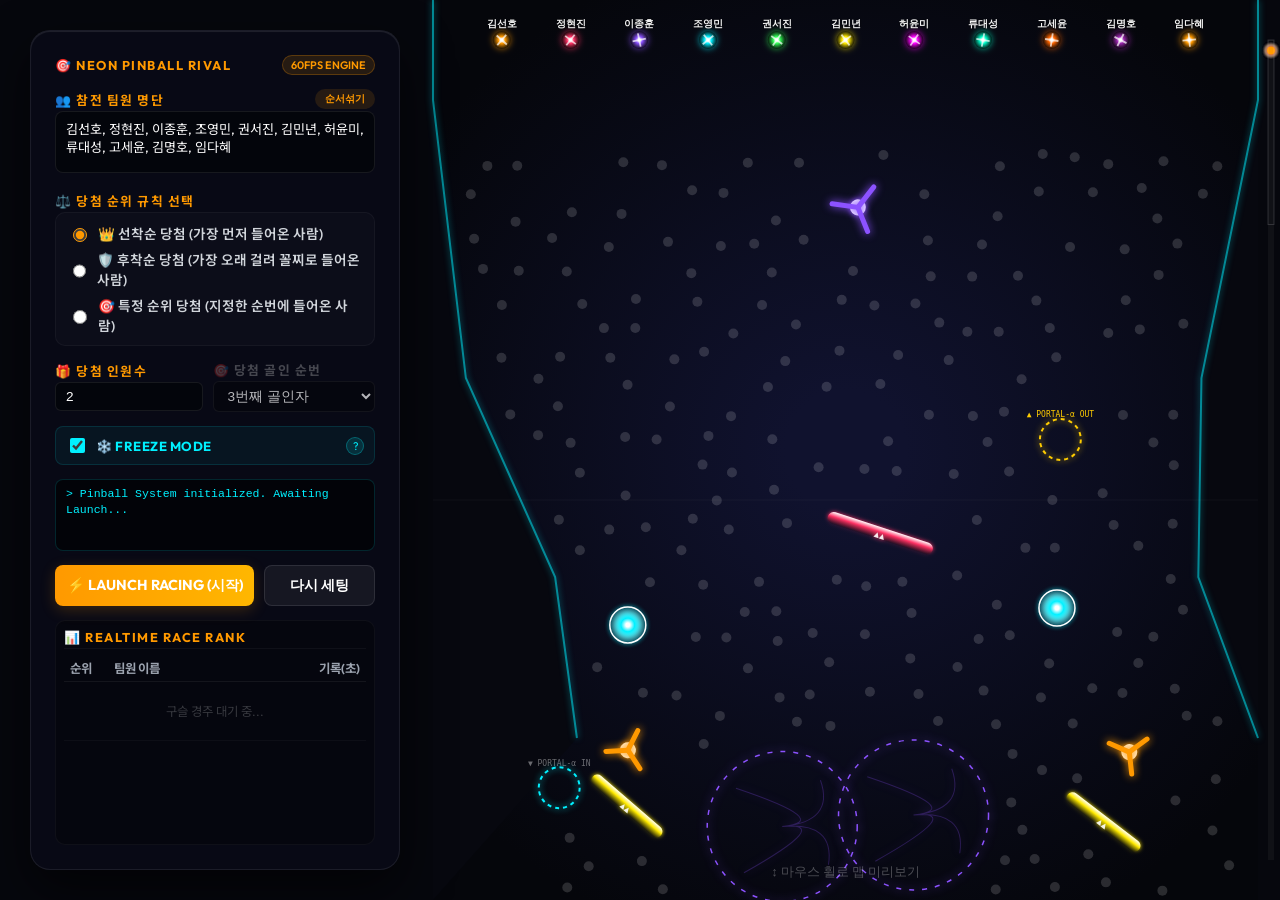
==== commit 21a3be2a: "feat(camera): Focus Lock - 30프레임 쿨다운으로 포커스 볼 jitter 방지 - camFocusBall / camFocusCooldown 변수 추가 - foc" ====
--- a/pinball_game.html
+++ b/pinball_game.html
@@ -456,6 +456,8 @@
     let hasAnnouncedWinners = false;
     let camDramaTimer = 0;      // 드라마 컷 잔여 프레임
     let camDramaTarget = null;  // 드라마 컷 포커스 구슬
+    let camFocusBall = null;    // Focus Lock: 현재 고정된 포커스 볼
+    let camFocusCooldown = 0;   // Focus Lock: 전환 쿨다운 (30프레임)
     let decisiveMomentActive = false; // 결승 순간 진입 여부 (첫 프레임 스냅용)
     let freezeModeEnabled = true; // ❄️ Freeze Mode 활성화 여부
     let prevRankOrder = [];     // 역전 감지용 이전 프레임 순위 배열
@@ -1551,19 +1553,29 @@
         const _anyInFunnel = activeBalls.some(b => b.y > FUNNEL_TOP_Y);
         if (_anyInFunnel) { camDramaTimer = 0; camDramaTarget = null; }
 
-        // ⑤ 포커스 볼 결정
-        const _finCnt = pinballFinishedBalls.length;
-        let focusBall;
+        // ⑤ 포커스 볼 결정 (Focus Lock: 30프레임 쿨다운으로 jitter 방지)
+        let _rawFocus;
         if (camDramaTarget) {
-          focusBall = camDramaTarget;
+          _rawFocus = camDramaTarget;
         } else if (currentRule === 'first') {
-          focusBall = activeBalls.reduce((a, b) => b.y > a.y ? b : a);
+          _rawFocus = _camSorted[0];
         } else if (currentRule === 'last') {
-          focusBall = activeBalls.reduce((a, b) => b.y > a.y ? b : a); // 탈락 위험 선두 추적
+          _rawFocus = _camSorted[_camSorted.length - 1]; // 탈락 위험 꼴찌 추적
         } else {
-          const _s = [...activeBalls].sort((a, b) => b.y - a.y);
-          focusBall = _s[Math.min(specificRank - 1, _s.length - 1)];
-        }
+          _rawFocus = _camSorted[Math.min(specificRank - 1, _camSorted.length - 1)];
+        }
+
+        // Focus Lock 쿨다운 적용: 대상이 바뀌면 30프레임 후 전환
+        if (camFocusCooldown > 0) camFocusCooldown--;
+        if (!camFocusBall || !activeBalls.includes(camFocusBall)) {
+          // 현재 lock 대상이 없거나 이미 골인한 경우 즉시 전환
+          camFocusBall = _rawFocus;
+          camFocusCooldown = 0;
+        } else if (_rawFocus !== camFocusBall && camFocusCooldown === 0) {
+          camFocusBall = _rawFocus;
+          camFocusCooldown = 30;
+        }
+        const focusBall = camFocusBall;
 
         // 파이널 존·드라마 컷에서는 고속 lerp 적용
         const _lerp = (_anyInFunnel || camDramaTarget) ? 0.12 : 0.05;
@@ -2148,6 +2160,8 @@
       pinballGameRunning = false;
       camDramaTimer = 0;
       camDramaTarget = null;
+      camFocusBall = null;
+      camFocusCooldown = 0;
       prevRankOrder = [];
       overtakeParticles = [];
       pinballNearMissSparks = [];
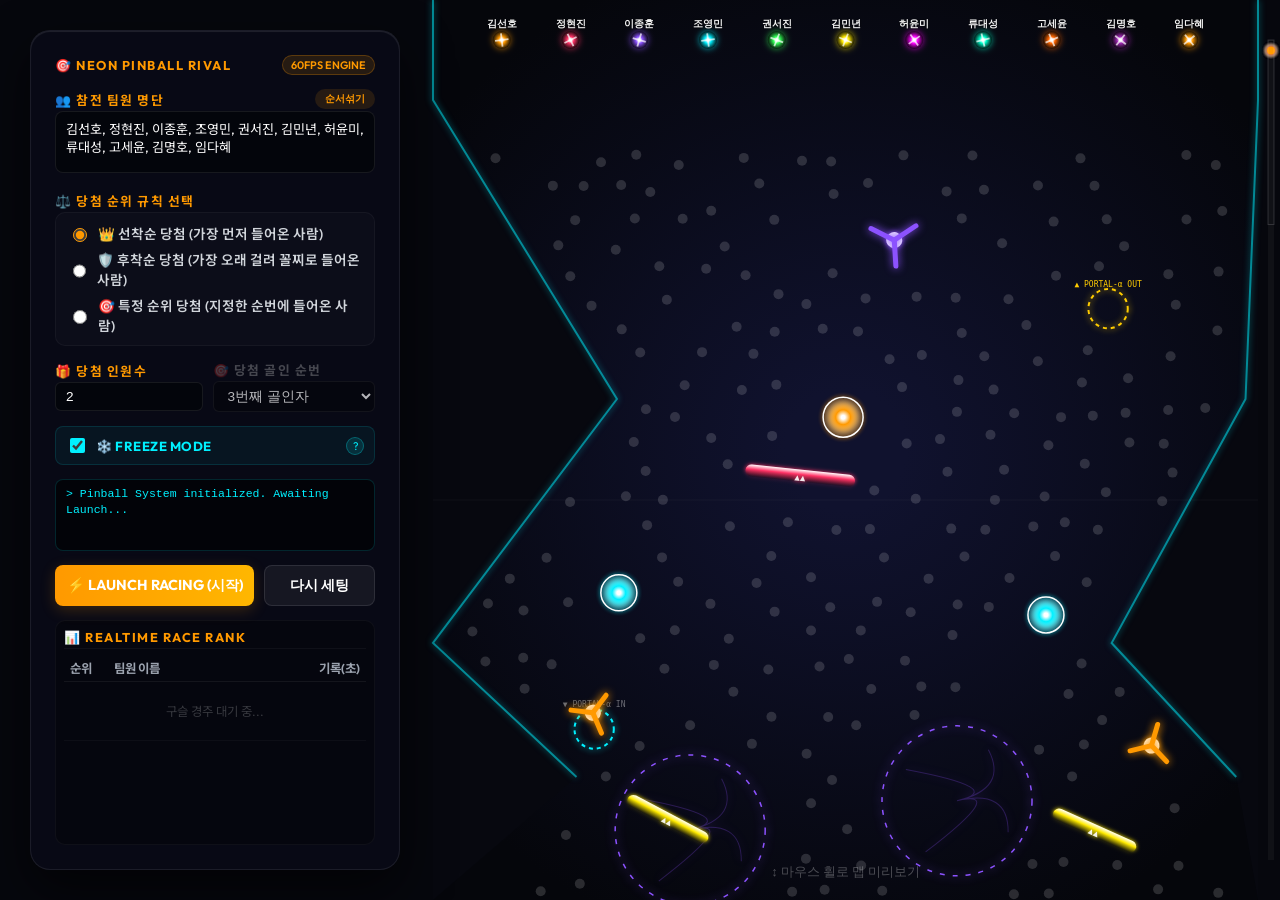
==== commit bc5c0c8a: "feat(camera): Funnel Zoom - 깔때기 진입 시 1.10x 줌 (damped) - cameraZoom / cameraZoomTarget 변수 추가 - active" ====
--- a/pinball_game.html
+++ b/pinball_game.html
@@ -428,6 +428,8 @@
     const GOAL_Y = 3120;        // 최종 센서 골인선 Y축
 
     let cameraY = 0;            // 뷰포트 종스크롤 카메라 Y좌표
+    let cameraZoom = 1.0;       // 현재 줌 배율 (damped)
+    let cameraZoomTarget = 1.0; // 목표 줌 배율
 
     let pinballCanvas, pinballCtx;
     let pinballAnimId = null;
@@ -1464,6 +1466,8 @@
       stopPinballConfetti();
 
       cameraY = 0;
+      cameraZoom = 1.0;
+      cameraZoomTarget = 1.0;
 
       const spacing = GAME_VWIDTH / (members.length + 1);
       const colorSpectrum = [
@@ -1582,14 +1586,27 @@
         const targetCY = focusBall.y - CH / 2;
         cameraY += (targetCY - cameraY) * _lerp;
         cameraY = Math.max(0, Math.min(cameraY, VH - CH));
+
+        // ⑥ Funnel Zoom: 깔때기 진입 시 1.10 줌, 평상시 1.0
+        cameraZoomTarget = _anyInFunnel ? 1.10 : 1.0;
+        cameraZoom += (cameraZoomTarget - cameraZoom) * 0.04;
+      } else {
+        // 공이 없을 때 zoom 복원
+        cameraZoomTarget = 1.0;
+        cameraZoom += (cameraZoomTarget - cameraZoom) * 0.04;
       }
 
       // B. 배경
       ctx.fillStyle = '#06070d';
       ctx.fillRect(0, 0, pinballCanvas.width, pinballCanvas.height);
 
-      // C. 게임 영역 카메라 변환 적용
+      // C. 게임 영역 카메라 변환 적용 (zoom은 화면 중앙 기준 확대)
       ctx.save();
+      const _zoomCX = pinballCanvas.width / 2;
+      const _zoomCY = CH / 2;
+      ctx.translate(_zoomCX, _zoomCY);
+      ctx.scale(cameraZoom, cameraZoom);
+      ctx.translate(-_zoomCX, -_zoomCY);
       ctx.translate(GAME_X_OFFSET, -cameraY);
 
       const visY0 = cameraY;
@@ -2162,6 +2179,8 @@
       camDramaTarget = null;
       camFocusBall = null;
       camFocusCooldown = 0;
+      cameraZoom = 1.0;
+      cameraZoomTarget = 1.0;
       prevRankOrder = [];
       overtakeParticles = [];
       pinballNearMissSparks = [];
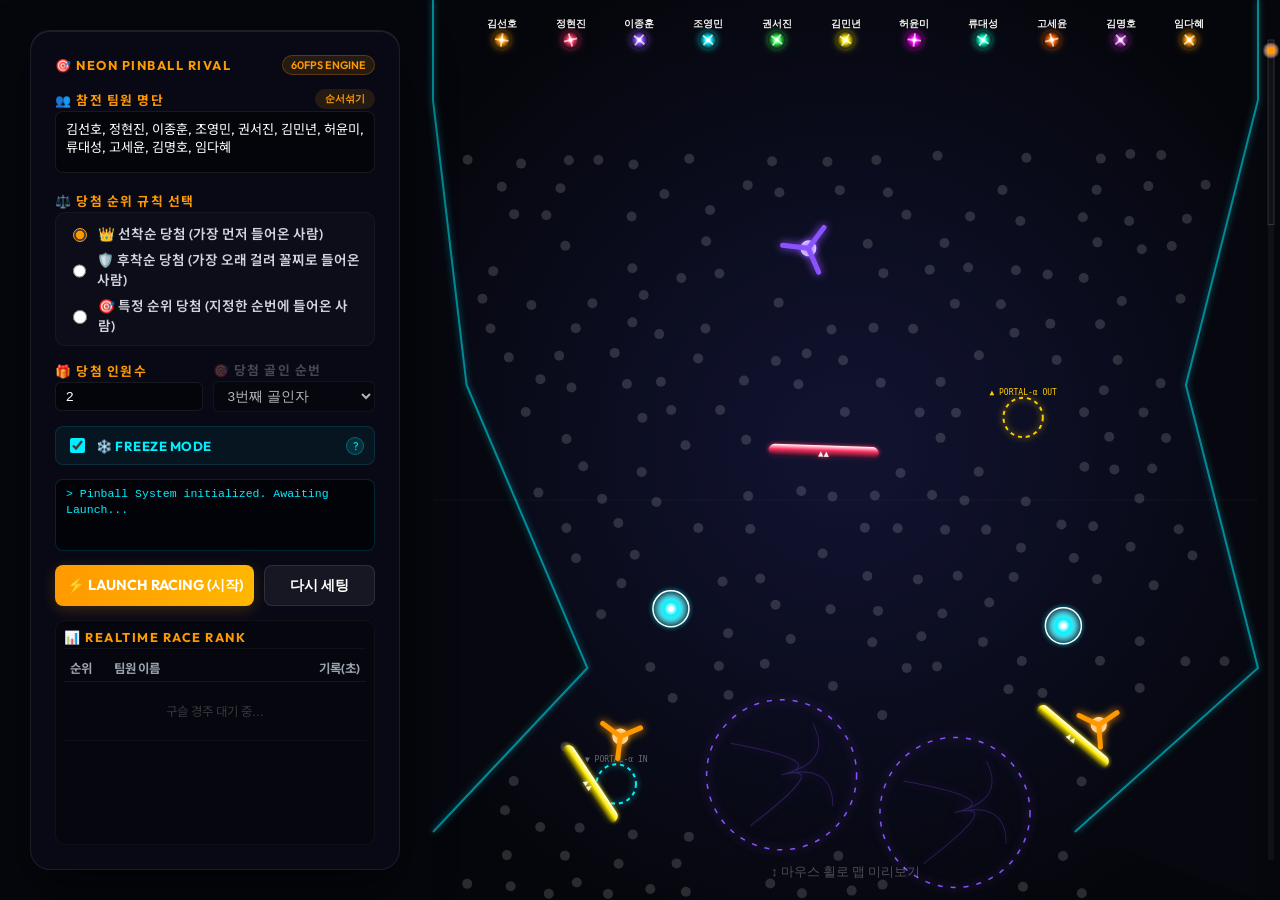
==== commit 87f46125: "feat(camera): Multi-target framing + 모드별 카메라 철학 적용 [3번] Multi-target framing - 단일 focusBall → _camTa" ====
--- a/pinball_game.html
+++ b/pinball_game.html
@@ -1557,38 +1557,43 @@
         const _anyInFunnel = activeBalls.some(b => b.y > FUNNEL_TOP_Y);
         if (_anyInFunnel) { camDramaTimer = 0; camDramaTarget = null; }
 
-        // ⑤ 포커스 볼 결정 (Focus Lock: 30프레임 쿨다운으로 jitter 방지)
-        let _rawFocus;
+        // ⑤ Multi-target framing: 모드별 카메라 철학으로 대상 공 배열 선택
+        let _camTargets;
         if (camDramaTarget) {
-          _rawFocus = camDramaTarget;
+          _camTargets = [camDramaTarget];               // 드라마 컷: 단일 공 집중
+        } else if (_anyInFunnel) {
+          _camTargets = [_camSorted[0]];                // 깔때기: 선두 단일 집중
         } else if (currentRule === 'first') {
-          _rawFocus = _camSorted[0];
+          _camTargets = _camSorted.slice(0, Math.min(3, _camSorted.length)); // 상위 3명 경쟁
         } else if (currentRule === 'last') {
-          _rawFocus = _camSorted[_camSorted.length - 1]; // 탈락 위험 꼴찌 추적
+          // 탈락 위험권: 생존선(winCount) 주변 하위권 공 집중
+          const _keepCount = winCount + 2;
+          _camTargets = _camSorted.slice(Math.max(0, _camSorted.length - _keepCount));
+          if (_camTargets.length === 0) _camTargets = [_camSorted[_camSorted.length - 1]];
         } else {
-          _rawFocus = _camSorted[Math.min(specificRank - 1, _camSorted.length - 1)];
-        }
-
-        // Focus Lock 쿨다운 적용: 대상이 바뀌면 30프레임 후 전환
-        if (camFocusCooldown > 0) camFocusCooldown--;
-        if (!camFocusBall || !activeBalls.includes(camFocusBall)) {
-          // 현재 lock 대상이 없거나 이미 골인한 경우 즉시 전환
-          camFocusBall = _rawFocus;
-          camFocusCooldown = 0;
-        } else if (_rawFocus !== camFocusBall && camFocusCooldown === 0) {
-          camFocusBall = _rawFocus;
-          camFocusCooldown = 30;
-        }
-        const focusBall = camFocusBall;
+          // specific rank: 목표 순위 ±2 범위 공 집중
+          const _tIdx = Math.min(specificRank - 1, _camSorted.length - 1);
+          _camTargets = _camSorted.slice(Math.max(0, _tIdx - 2), Math.min(_camSorted.length, _tIdx + 3));
+        }
+
+        const _tMinY = Math.min(..._camTargets.map(b => b.y));
+        const _tMaxY = Math.max(..._camTargets.map(b => b.y));
+        const _tCenterY = (_tMinY + _tMaxY) / 2;
+        const _spreadY = _tMaxY - _tMinY;
 
         // 파이널 존·드라마 컷에서는 고속 lerp 적용
         const _lerp = (_anyInFunnel || camDramaTarget) ? 0.12 : 0.05;
-        const targetCY = focusBall.y - CH / 2;
+        const targetCY = _tCenterY - CH / 2;
         cameraY += (targetCY - cameraY) * _lerp;
         cameraY = Math.max(0, Math.min(cameraY, VH - CH));
 
-        // ⑥ Funnel Zoom: 깔때기 진입 시 1.10 줌, 평상시 1.0
-        cameraZoomTarget = _anyInFunnel ? 1.10 : 1.0;
+        // ⑥ Zoom: funnel 1.10 우선, 그 외 spread 기반 미세 줌
+        // spread 0(단일/접전) → 1.08, spread 400 → 1.00, 그 사이 선형 감소
+        if (_anyInFunnel) {
+          cameraZoomTarget = 1.10;
+        } else {
+          cameraZoomTarget = Math.max(1.0, Math.min(1.08, 1.08 - _spreadY * 0.0002));
+        }
         cameraZoom += (cameraZoomTarget - cameraZoom) * 0.04;
       } else {
         // 공이 없을 때 zoom 복원
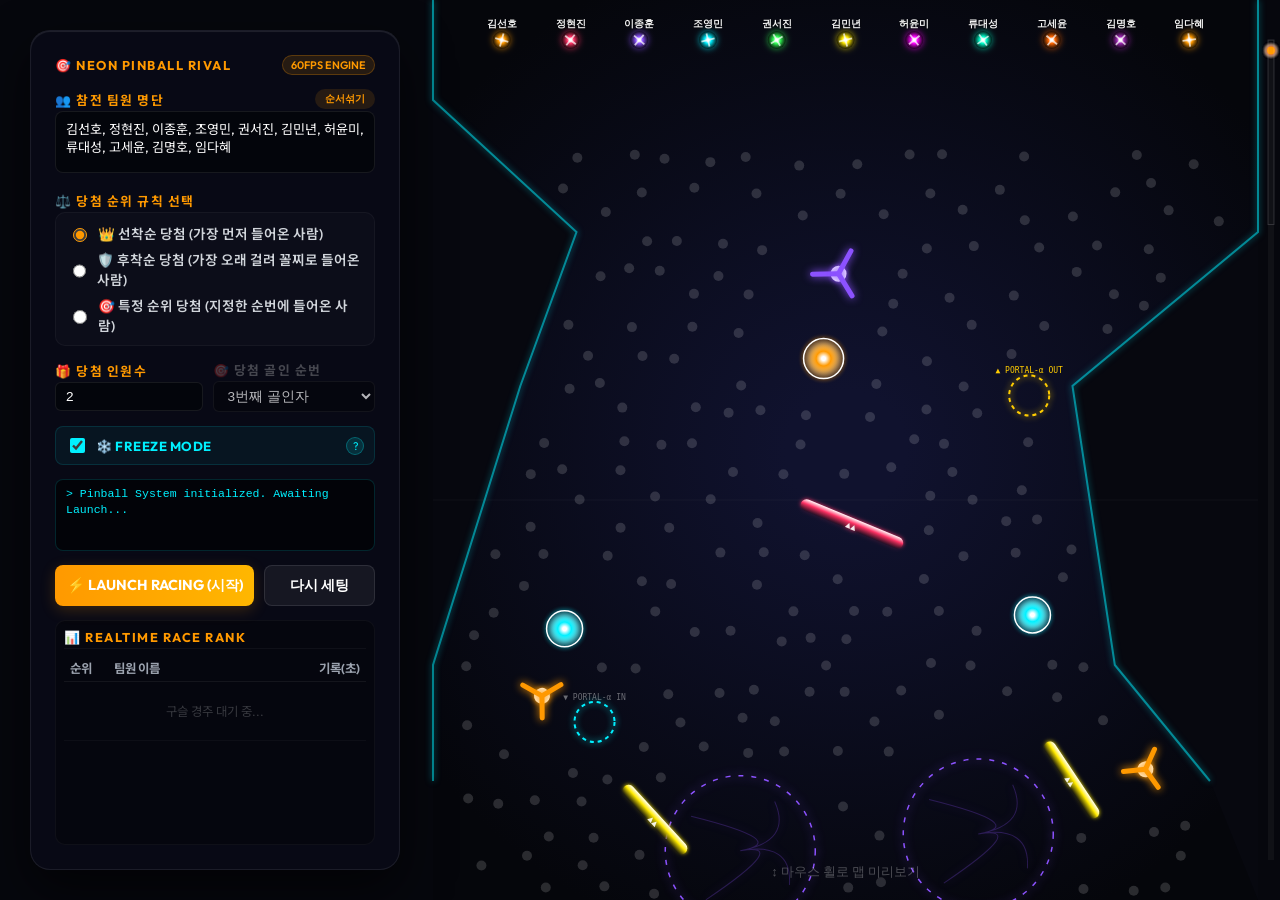
==== commit 6df622f3: "fix(physics): 터널링 방지 - 속도 상한 23 + 핀 충돌 서브스텝 [A] MAX_SPEED_BOOST: 25 → 23 - 프레임당 최대 이동 거리를 줄여 터널링 발생 " ====
--- a/pinball_game.html
+++ b/pinball_game.html
@@ -428,8 +428,6 @@
     const GOAL_Y = 3120;        // 최종 센서 골인선 Y축
 
     let cameraY = 0;            // 뷰포트 종스크롤 카메라 Y좌표
-    let cameraZoom = 1.0;       // 현재 줌 배율 (damped)
-    let cameraZoomTarget = 1.0; // 목표 줌 배율
 
     let pinballCanvas, pinballCtx;
     let pinballAnimId = null;
@@ -458,8 +456,6 @@
     let hasAnnouncedWinners = false;
     let camDramaTimer = 0;      // 드라마 컷 잔여 프레임
     let camDramaTarget = null;  // 드라마 컷 포커스 구슬
-    let camFocusBall = null;    // Focus Lock: 현재 고정된 포커스 볼
-    let camFocusCooldown = 0;   // Focus Lock: 전환 쿨다운 (30프레임)
     let decisiveMomentActive = false; // 결승 순간 진입 여부 (첫 프레임 스냅용)
     let freezeModeEnabled = true; // ❄️ Freeze Mode 활성화 여부
     let prevRankOrder = [];     // 역전 감지용 이전 프레임 순위 배열
@@ -820,7 +816,7 @@
         this.y += this.vy;
 
         // 3. 최대 속도는 17까지 (폭주 시 최대 25로 해제)
-        const curMaxSpeed = this.superChargeTimer > 0 ? 25 : 17;
+        const curMaxSpeed = this.superChargeTimer > 0 ? 23 : 17;
         if (speed > curMaxSpeed) {
           this.vx = (this.vx / speed) * curMaxSpeed;
           this.vy = (this.vy / speed) * curMaxSpeed;
@@ -1466,8 +1462,6 @@
       stopPinballConfetti();
 
       cameraY = 0;
-      cameraZoom = 1.0;
-      cameraZoomTarget = 1.0;
 
       const spacing = GAME_VWIDTH / (members.length + 1);
       const colorSpectrum = [
@@ -1557,61 +1551,33 @@
         const _anyInFunnel = activeBalls.some(b => b.y > FUNNEL_TOP_Y);
         if (_anyInFunnel) { camDramaTimer = 0; camDramaTarget = null; }
 
-        // ⑤ Multi-target framing: 모드별 카메라 철학으로 대상 공 배열 선택
-        let _camTargets;
+        // ⑤ 포커스 볼 결정
+        const _finCnt = pinballFinishedBalls.length;
+        let focusBall;
         if (camDramaTarget) {
-          _camTargets = [camDramaTarget];               // 드라마 컷: 단일 공 집중
-        } else if (_anyInFunnel) {
-          _camTargets = [_camSorted[0]];                // 깔때기: 선두 단일 집중
+          focusBall = camDramaTarget;
         } else if (currentRule === 'first') {
-          _camTargets = _camSorted.slice(0, Math.min(3, _camSorted.length)); // 상위 3명 경쟁
+          focusBall = activeBalls.reduce((a, b) => b.y > a.y ? b : a);
         } else if (currentRule === 'last') {
-          // 탈락 위험권: 생존선(winCount) 주변 하위권 공 집중
-          const _keepCount = winCount + 2;
-          _camTargets = _camSorted.slice(Math.max(0, _camSorted.length - _keepCount));
-          if (_camTargets.length === 0) _camTargets = [_camSorted[_camSorted.length - 1]];
+          focusBall = activeBalls.reduce((a, b) => b.y > a.y ? b : a); // 탈락 위험 선두 추적
         } else {
-          // specific rank: 목표 순위 ±2 범위 공 집중
-          const _tIdx = Math.min(specificRank - 1, _camSorted.length - 1);
-          _camTargets = _camSorted.slice(Math.max(0, _tIdx - 2), Math.min(_camSorted.length, _tIdx + 3));
-        }
-
-        const _tMinY = Math.min(..._camTargets.map(b => b.y));
-        const _tMaxY = Math.max(..._camTargets.map(b => b.y));
-        const _tCenterY = (_tMinY + _tMaxY) / 2;
-        const _spreadY = _tMaxY - _tMinY;
+          const _s = [...activeBalls].sort((a, b) => b.y - a.y);
+          focusBall = _s[Math.min(specificRank - 1, _s.length - 1)];
+        }
 
         // 파이널 존·드라마 컷에서는 고속 lerp 적용
         const _lerp = (_anyInFunnel || camDramaTarget) ? 0.12 : 0.05;
-        const targetCY = _tCenterY - CH / 2;
+        const targetCY = focusBall.y - CH / 2;
         cameraY += (targetCY - cameraY) * _lerp;
         cameraY = Math.max(0, Math.min(cameraY, VH - CH));
-
-        // ⑥ Zoom: funnel 1.10 우선, 그 외 spread 기반 미세 줌
-        // spread 0(단일/접전) → 1.08, spread 400 → 1.00, 그 사이 선형 감소
-        if (_anyInFunnel) {
-          cameraZoomTarget = 1.10;
-        } else {
-          cameraZoomTarget = Math.max(1.0, Math.min(1.08, 1.08 - _spreadY * 0.0002));
-        }
-        cameraZoom += (cameraZoomTarget - cameraZoom) * 0.04;
-      } else {
-        // 공이 없을 때 zoom 복원
-        cameraZoomTarget = 1.0;
-        cameraZoom += (cameraZoomTarget - cameraZoom) * 0.04;
       }
 
       // B. 배경
       ctx.fillStyle = '#06070d';
       ctx.fillRect(0, 0, pinballCanvas.width, pinballCanvas.height);
 
-      // C. 게임 영역 카메라 변환 적용 (zoom은 화면 중앙 기준 확대)
+      // C. 게임 영역 카메라 변환 적용
       ctx.save();
-      const _zoomCX = pinballCanvas.width / 2;
-      const _zoomCY = CH / 2;
-      ctx.translate(_zoomCX, _zoomCY);
-      ctx.scale(cameraZoom, cameraZoom);
-      ctx.translate(-_zoomCX, -_zoomCY);
       ctx.translate(GAME_X_OFFSET, -cameraY);
 
       const visY0 = cameraY;
@@ -1749,9 +1715,23 @@
           if (ball.isFinished) return;
           const by = ball.y;
 
+          const _ballSpeed = Math.hypot(ball.vx, ball.vy);
           for (const peg of pinballPegs) {
             if (peg.y < by - 60 || peg.y > by + 60) continue;
-            const dx = ball.x - peg.x, dy = ball.y - peg.y;
+
+            // 서브스텝: speed > 14 시 이동 중간 위치도 검사하여 터널링 방지
+            // 중간 위치가 충돌권 내부면 해당 좌표로 충돌 해석
+            let _cx = ball.x, _cy = ball.y;
+            if (_ballSpeed > 14) {
+              const _mx = ball.x - ball.vx * 0.5;
+              const _my = ball.y - ball.vy * 0.5;
+              const _minD = ball.r + peg.r;
+              if ((_mx-peg.x)*(_mx-peg.x) + (_my-peg.y)*(_my-peg.y) < _minD*_minD) {
+                _cx = _mx; _cy = _my;
+              }
+            }
+
+            const dx = _cx - peg.x, dy = _cy - peg.y;
             const distSq = dx*dx + dy*dy;
             const minD = ball.r + peg.r;
             if (distSq < minD*minD && distSq > 0) {
@@ -2182,10 +2162,6 @@
       pinballGameRunning = false;
       camDramaTimer = 0;
       camDramaTarget = null;
-      camFocusBall = null;
-      camFocusCooldown = 0;
-      cameraZoom = 1.0;
-      cameraZoomTarget = 1.0;
       prevRankOrder = [];
       overtakeParticles = [];
       pinballNearMissSparks = [];
